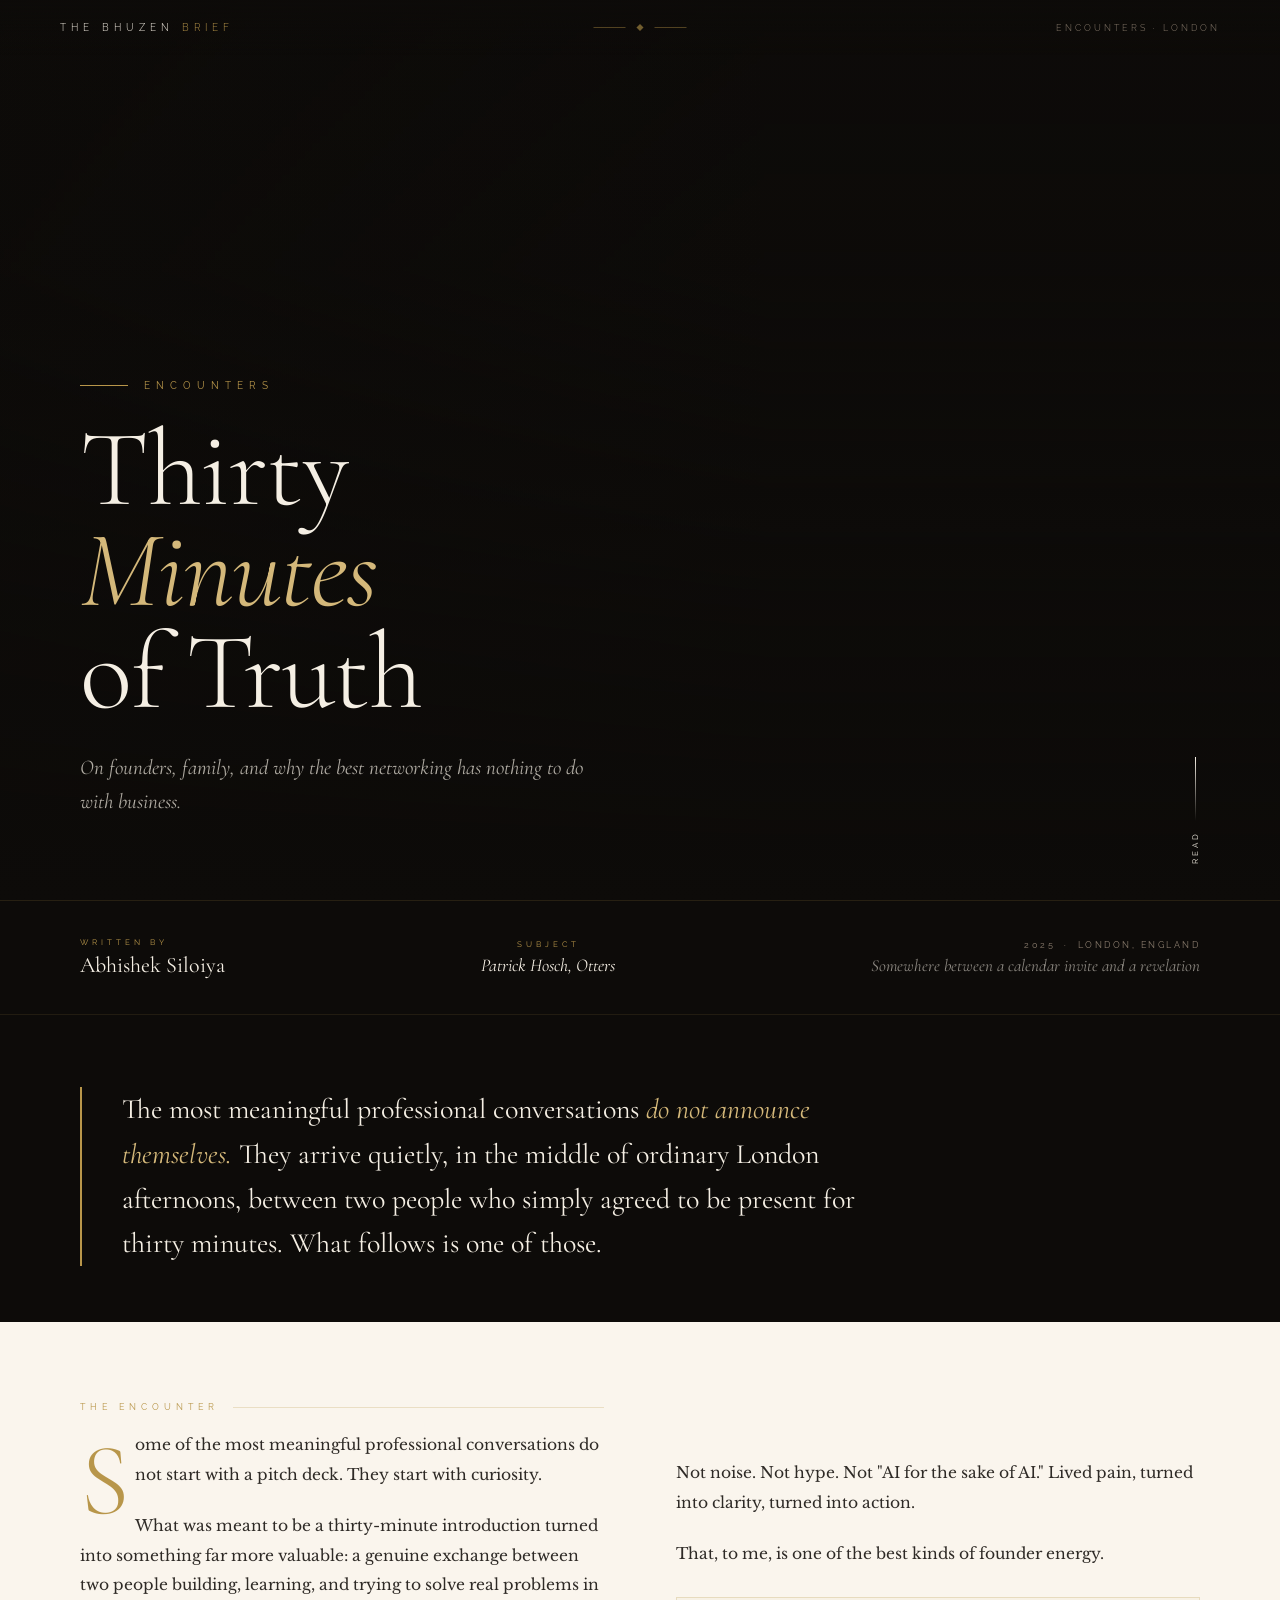
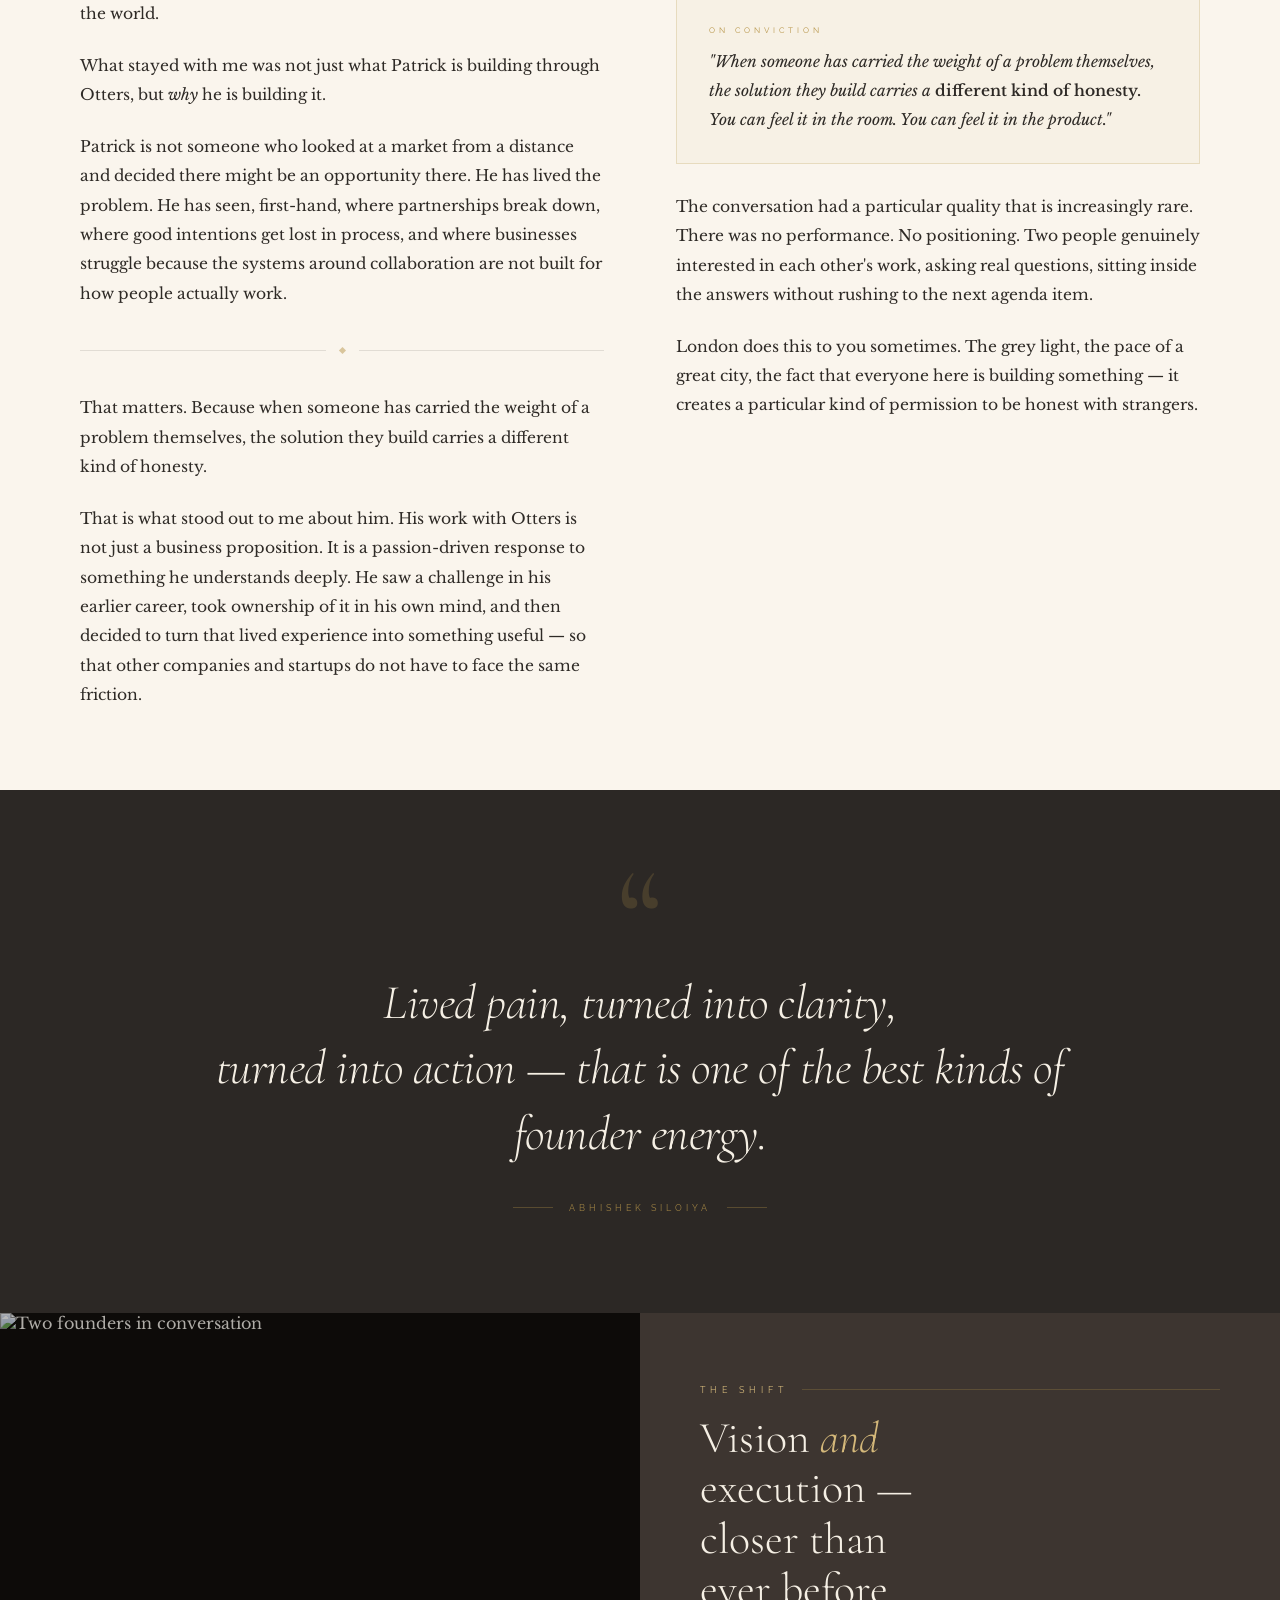
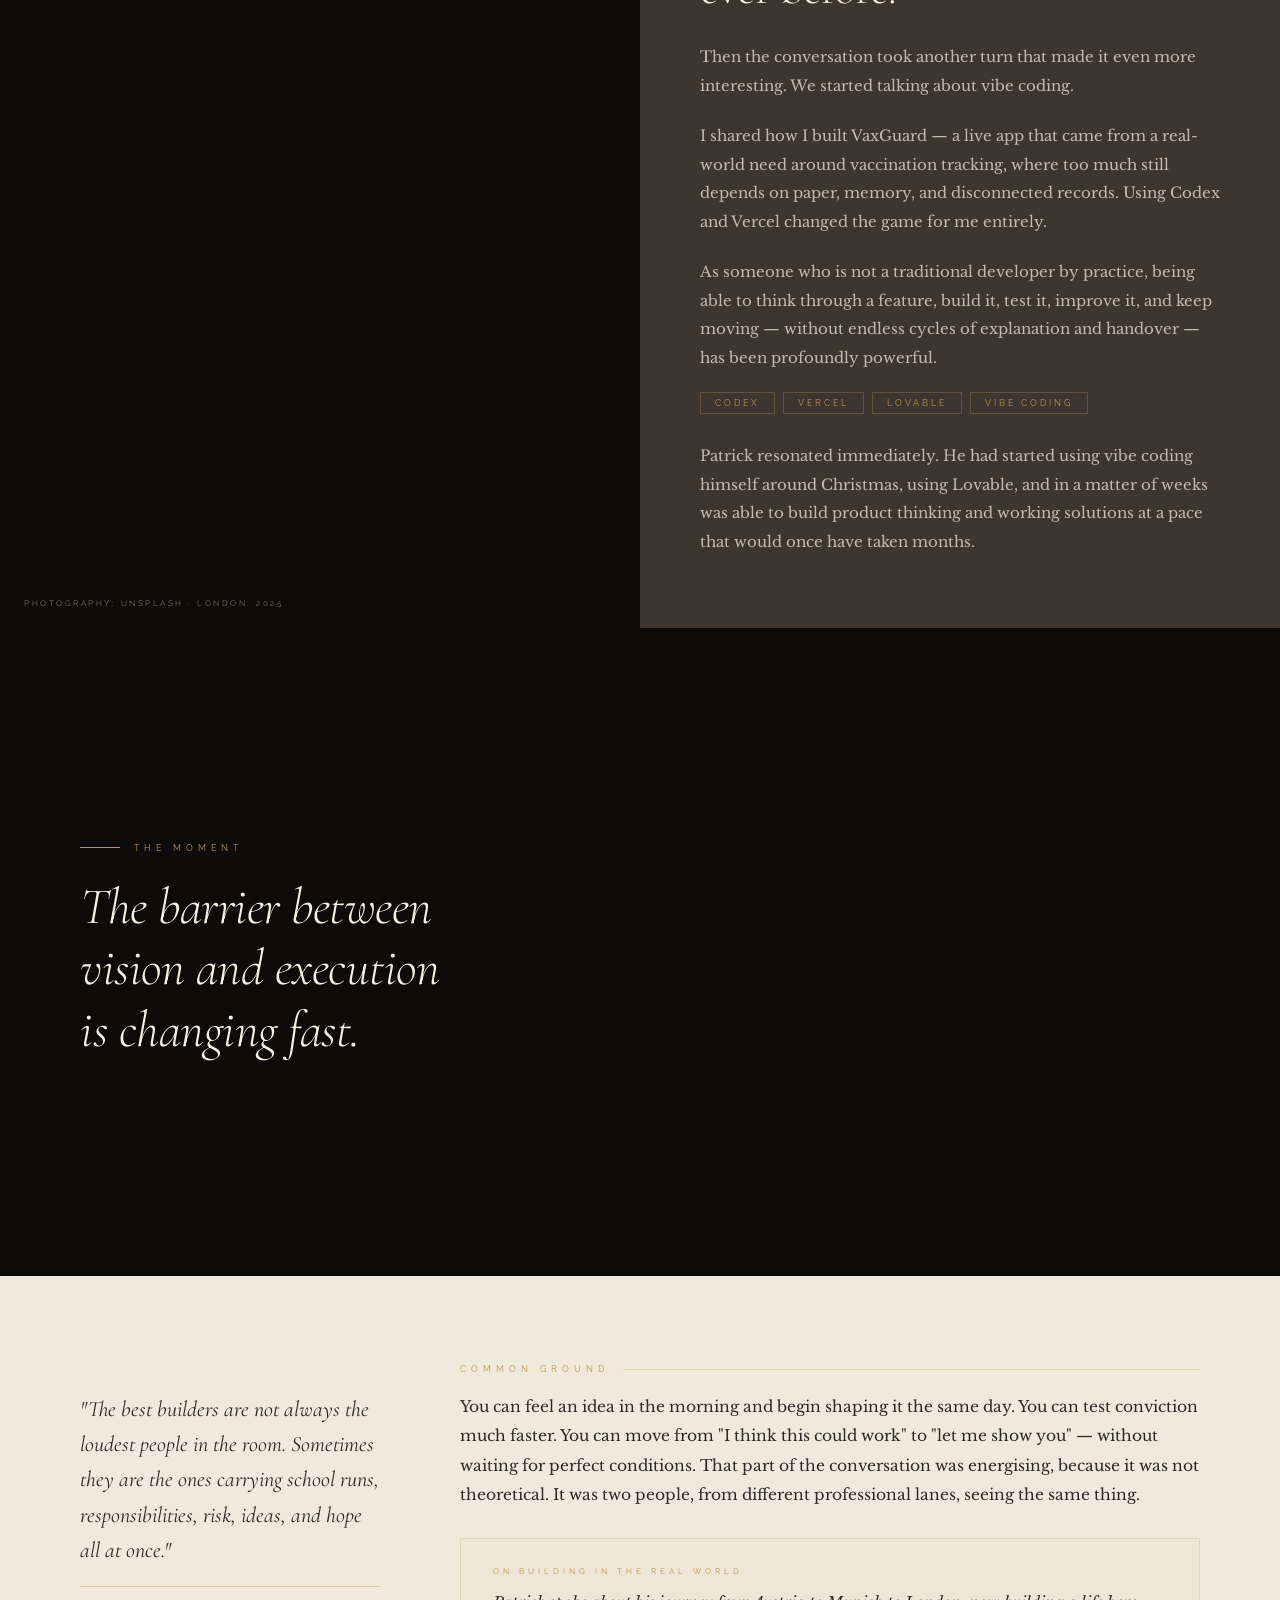
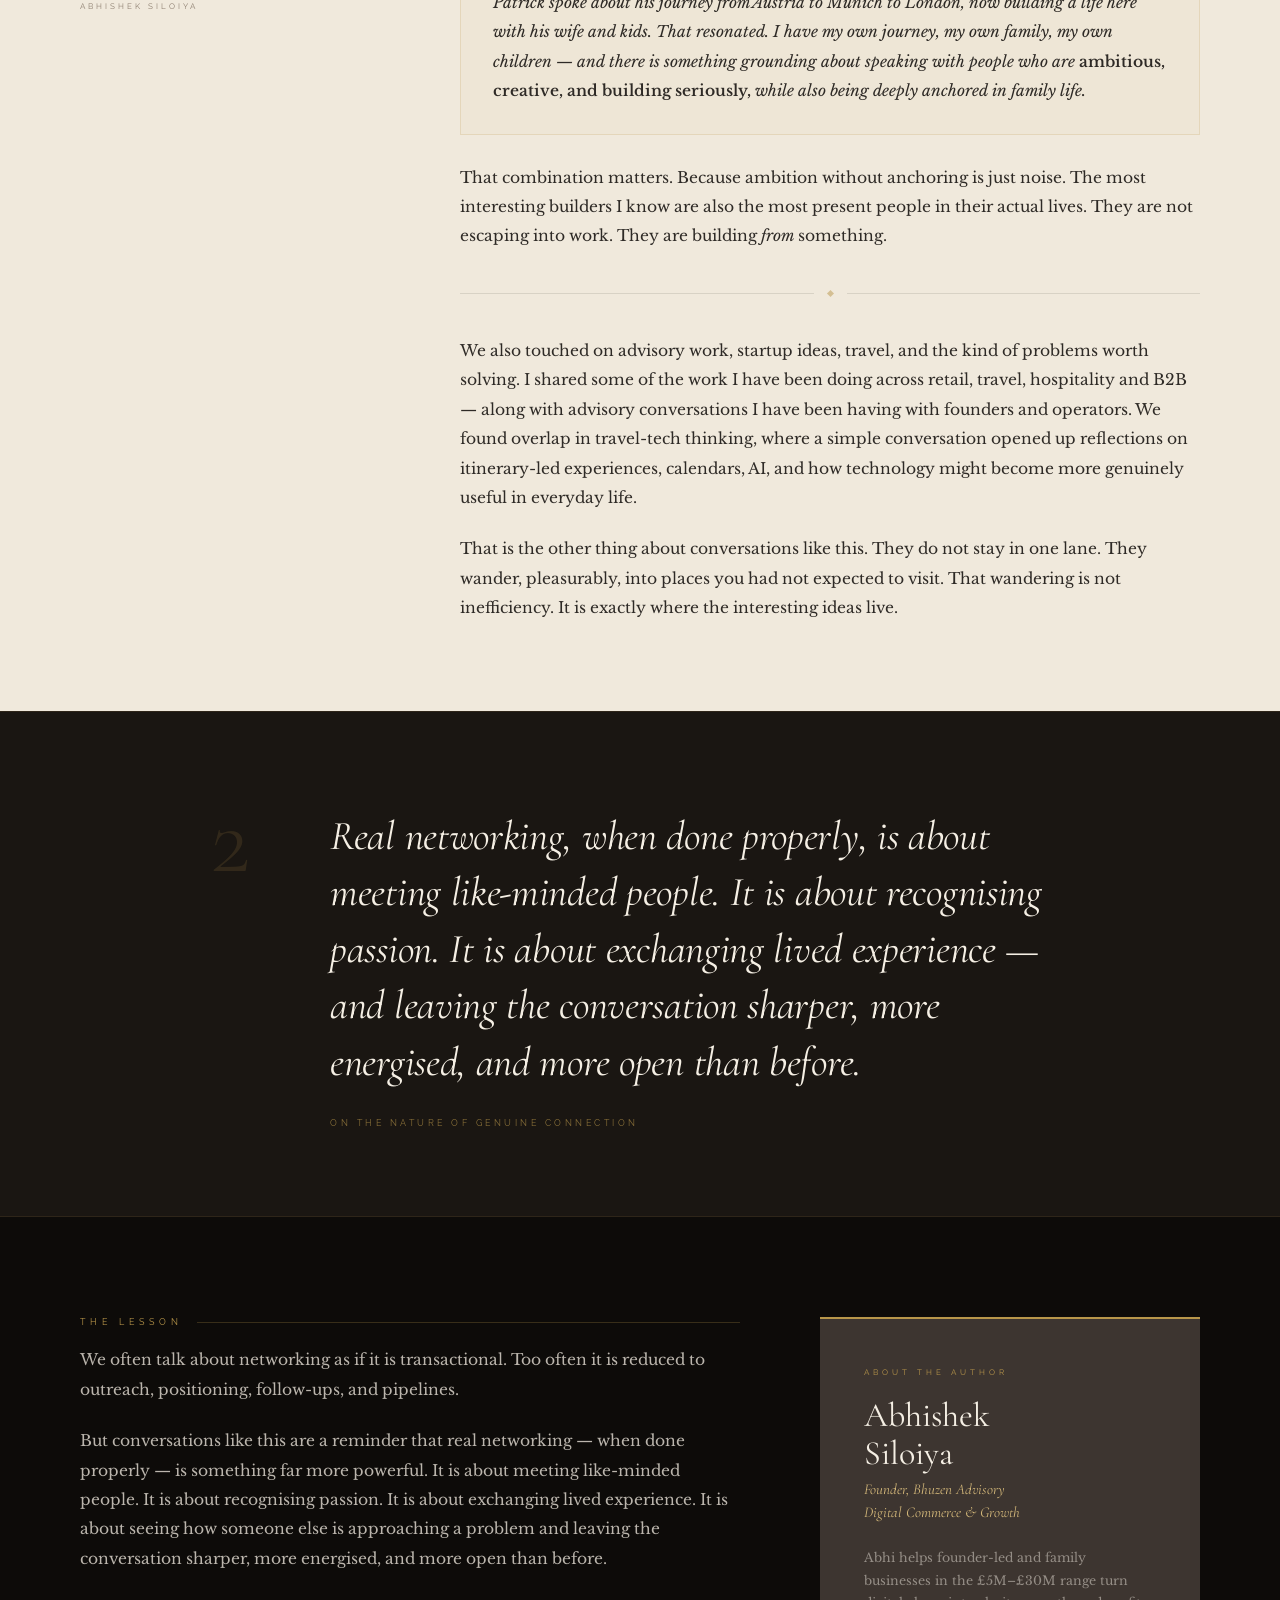
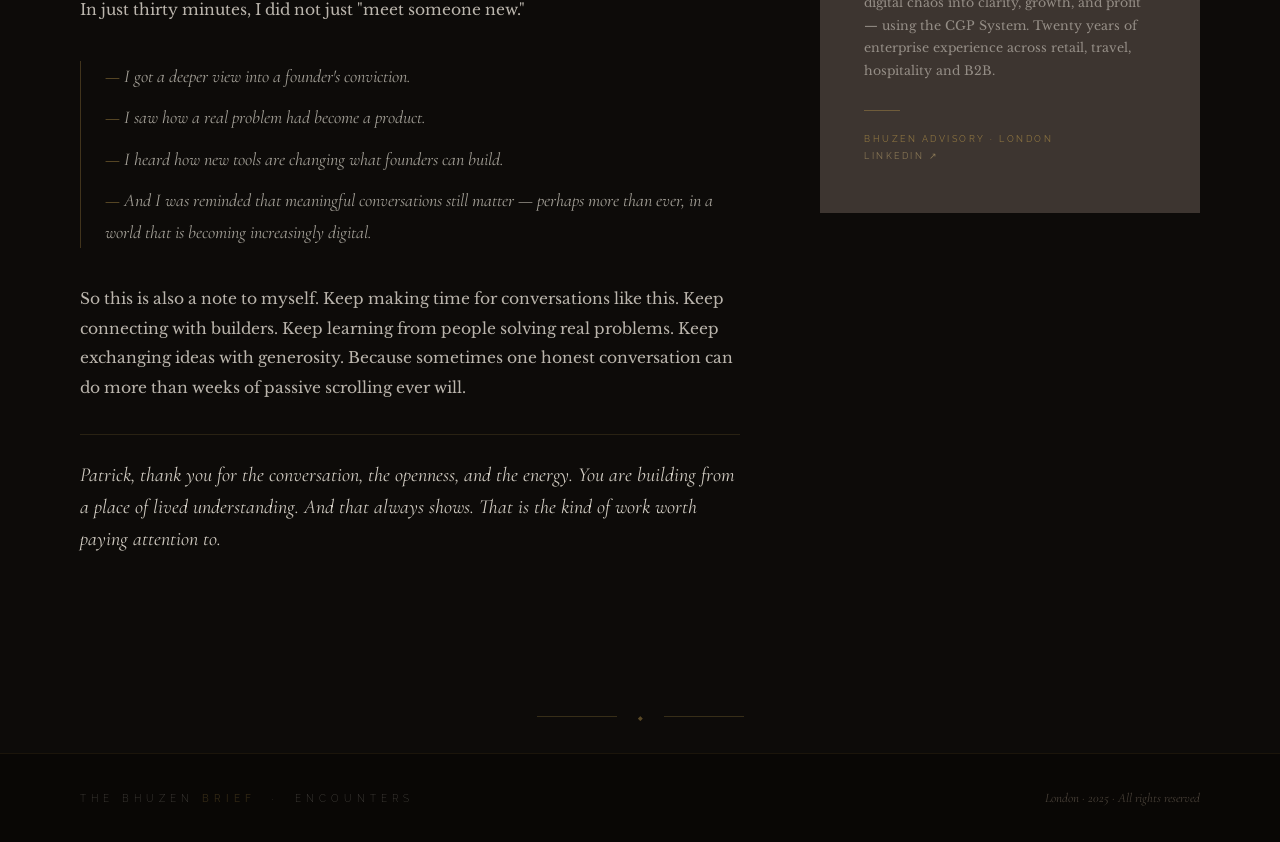
==== Thirty Minutes of Truth.html @ 15a2d631 "Add files via upload" ====
<!DOCTYPE html>
<html lang="en">
<head>
<meta charset="UTF-8">
<meta name="viewport" content="width=device-width, initial-scale=1.0">
<title>Thirty Minutes of Truth — The Bhuzen Brief</title>
<link href="https://fonts.googleapis.com/css2?family=Cormorant+Garamond:ital,wght@0,300;0,400;0,500;0,600;1,300;1,400;1,500;1,600&family=Libre+Baskerville:ital,wght@0,400;0,700;1,400&family=Raleway:wght@200;300;400;500;600;700&display=swap" rel="stylesheet">
<style>
  *, *::before, *::after { margin: 0; padding: 0; box-sizing: border-box; }
  html { scroll-behavior: smooth; font-size: 16px; }

  body {
    background: #0D0B09;
    color: #F5EFE4;
    font-family: 'Libre Baskerville', Georgia, serif;
    overflow-x: hidden;
    -webkit-font-smoothing: antialiased;
  }

  :root {
    --ink: #0D0B09;
    --cream: #F5EFE4;
    --warm-paper: #FAF5ED;
    --aged-paper: #F0E9DC;
    --gold: #B8964A;
    --gold-light: #D4B87A;
    --gold-pale: #E8D5A8;
    --muted: #8B7D6E;
    --charcoal: #2C2825;
    --mid: #3D3530;
    --mid-light: #524740;
  }

  /* ─── MASTHEAD ─── */
  .masthead {
    position: fixed;
    top: 0; left: 0; right: 0;
    z-index: 100;
    display: flex;
    justify-content: space-between;
    align-items: center;
    padding: 22px 60px;
    background: linear-gradient(to bottom, rgba(13,11,9,0.95) 0%, rgba(13,11,9,0) 100%);
  }

  .masthead-logo {
    font-family: 'Raleway', sans-serif;
    font-weight: 300;
    font-size: 10px;
    letter-spacing: 5px;
    text-transform: uppercase;
    color: var(--cream);
  }
  .masthead-logo span { color: var(--gold); }

  .masthead-center {
    position: absolute;
    left: 50%;
    transform: translateX(-50%);
    display: flex;
    align-items: center;
    gap: 12px;
  }
  .masthead-rule { width: 32px; height: 1px; background: var(--gold); opacity: 0.4; }
  .masthead-diamond {
    width: 5px; height: 5px;
    background: var(--gold);
    transform: rotate(45deg);
    opacity: 0.6;
  }

  .masthead-issue {
    font-family: 'Raleway', sans-serif;
    font-weight: 300;
    font-size: 9px;
    letter-spacing: 3px;
    text-transform: uppercase;
    color: var(--muted);
  }

  /* ─── HERO ─── */
  .hero {
    position: relative;
    height: 100vh;
    min-height: 700px;
    display: flex;
    flex-direction: column;
    justify-content: flex-end;
    overflow: hidden;
  }

  .hero-bg {
    position: absolute;
    inset: 0;
    background-image: url('https://images.unsplash.com/photo-1513635269975-59663e0ac1ad?w=1920&q=85');
    background-size: cover;
    background-position: center 35%;
    filter: brightness(0.6) saturate(0.75);
    animation: heroSlowZoom 12s ease-out forwards;
  }

  @keyframes heroSlowZoom {
    from { transform: scale(1.06); }
    to   { transform: scale(1.0); }
  }

  .hero-gradient {
    position: absolute;
    inset: 0;
    background:
      linear-gradient(to bottom, rgba(13,11,9,0.25) 0%, rgba(13,11,9,0.1) 30%, rgba(13,11,9,0.7) 70%, rgba(13,11,9,1) 100%),
      linear-gradient(to right, rgba(13,11,9,0.4) 0%, transparent 60%);
  }

  .hero-content {
    position: relative;
    z-index: 2;
    padding: 0 80px 80px;
    animation: fadeUp 1.2s ease 0.3s both;
  }

  .hero-category {
    font-family: 'Raleway', sans-serif;
    font-weight: 400;
    font-size: 10px;
    letter-spacing: 6px;
    text-transform: uppercase;
    color: var(--gold);
    margin-bottom: 28px;
    display: flex;
    align-items: center;
    gap: 16px;
  }
  .hero-category::before {
    content: '';
    display: block;
    width: 48px;
    height: 1px;
    background: var(--gold);
  }

  .hero-title {
    font-family: 'Cormorant Garamond', serif;
    font-weight: 300;
    font-size: clamp(58px, 8.5vw, 116px);
    line-height: 0.93;
    color: var(--cream);
    letter-spacing: -1.5px;
    margin-bottom: 28px;
    max-width: 1000px;
  }

  .hero-title em {
    font-style: italic;
    color: var(--gold-light);
  }

  .hero-subtitle {
    font-family: 'Cormorant Garamond', serif;
    font-weight: 400;
    font-size: 21px;
    font-style: italic;
    color: rgba(245,239,228,0.7);
    max-width: 540px;
    line-height: 1.65;
    margin-bottom: 0;
  }

  .hero-scroll-indicator {
    position: absolute;
    bottom: 36px;
    right: 80px;
    display: flex;
    flex-direction: column;
    align-items: center;
    gap: 10px;
    opacity: 0.45;
    animation: fadeUp 1s ease 1.5s both;
  }
  .hero-scroll-indicator span {
    font-family: 'Raleway', sans-serif;
    font-size: 8px;
    letter-spacing: 3px;
    text-transform: uppercase;
    writing-mode: vertical-rl;
    transform: rotate(180deg);
  }
  .hero-scroll-line {
    width: 1px;
    height: 64px;
    background: linear-gradient(to bottom, var(--cream), transparent);
    animation: scrollDrop 2.5s ease-in-out infinite;
  }
  @keyframes scrollDrop {
    0%, 100% { transform: scaleY(0.7); opacity: 0.3; }
    50%       { transform: scaleY(1.0); opacity: 0.9; }
  }

  /* ─── BYLINE STRIP ─── */
  .byline-strip {
    background: var(--ink);
    padding: 36px 80px;
    display: flex;
    justify-content: space-between;
    align-items: center;
    border-top: 1px solid rgba(184,150,74,0.15);
    border-bottom: 1px solid rgba(184,150,74,0.12);
  }

  .byline-col { display: flex; flex-direction: column; gap: 5px; }
  .byline-label {
    font-family: 'Raleway', sans-serif;
    font-size: 8px;
    letter-spacing: 4px;
    text-transform: uppercase;
    color: var(--gold);
  }
  .byline-name {
    font-family: 'Cormorant Garamond', serif;
    font-size: 22px;
    font-weight: 400;
    color: var(--cream);
  }
  .byline-date {
    font-family: 'Raleway', sans-serif;
    font-size: 9px;
    letter-spacing: 2.5px;
    text-transform: uppercase;
    color: var(--muted);
  }
  .byline-location {
    font-family: 'Cormorant Garamond', serif;
    font-size: 17px;
    font-style: italic;
    color: var(--cream);
    opacity: 0.55;
  }

  /* ─── STANDFIRST ─── */
  .standfirst-wrap {
    background: var(--ink);
    padding: 72px 80px 56px;
  }
  .standfirst-inner {
    max-width: 1160px;
    margin: 0 auto;
    border-left: 2px solid var(--gold);
    padding-left: 40px;
  }
  .standfirst-text {
    font-family: 'Cormorant Garamond', serif;
    font-weight: 400;
    font-size: 28px;
    line-height: 1.6;
    color: var(--cream);
    max-width: 760px;
  }
  .standfirst-text em {
    font-style: italic;
    color: var(--gold-light);
  }

  /* ─── ARTICLE BODY — SECTION 1 (paper) ─── */
  .paper-section {
    background: var(--warm-paper);
    color: var(--charcoal);
    padding: 80px 80px;
  }
  .paper-inner {
    max-width: 1160px;
    margin: 0 auto;
    display: grid;
    grid-template-columns: 1fr 1fr;
    column-gap: 72px;
  }
  .paper-col {}

  .section-kicker {
    font-family: 'Raleway', sans-serif;
    font-size: 8.5px;
    letter-spacing: 5px;
    text-transform: uppercase;
    color: var(--gold);
    margin-bottom: 18px;
    display: flex;
    align-items: center;
    gap: 14px;
  }
  .section-kicker::after {
    content: '';
    flex: 1;
    height: 1px;
    background: rgba(184,150,74,0.25);
  }

  .art-body p {
    font-family: 'Libre Baskerville', serif;
    font-size: 15.5px;
    line-height: 1.9;
    color: #2E2A26;
    margin-bottom: 22px;
  }
  .art-body p:last-child { margin-bottom: 0; }

  .drop-cap::first-letter {
    font-family: 'Cormorant Garamond', serif;
    font-size: 102px;
    font-weight: 300;
    line-height: 0.72;
    float: left;
    margin-right: 6px;
    margin-top: 14px;
    color: var(--gold);
  }

  .deco-rule {
    display: flex;
    align-items: center;
    margin: 40px 0;
    gap: 0;
  }
  .deco-line { flex: 1; height: 1px; background: rgba(44,40,37,0.12); }
  .deco-diamond {
    width: 5px; height: 5px;
    background: var(--gold);
    transform: rotate(45deg);
    margin: 0 14px;
    opacity: 0.5;
  }

  .feature-callout {
    border: 1px solid rgba(184,150,74,0.25);
    background: rgba(184,150,74,0.05);
    padding: 28px 32px;
    margin: 28px 0;
  }
  .feature-callout-label {
    font-family: 'Raleway', sans-serif;
    font-size: 7.5px;
    letter-spacing: 4px;
    text-transform: uppercase;
    color: var(--gold);
    margin-bottom: 12px;
  }
  .feature-callout-text {
    font-family: 'Cormorant Garamond', serif;
    font-size: 19px;
    line-height: 1.65;
    font-style: italic;
    color: var(--charcoal);
  }
  .feature-callout-text strong {
    font-style: normal;
    font-weight: 600;
  }

  /* ─── PULL QUOTE 1 ─── */
  .pull-section {
    background: var(--charcoal);
    padding: 100px 80px;
    display: flex;
    justify-content: center;
    align-items: center;
  }
  .pull-inner { max-width: 920px; text-align: center; }
  .pull-mark {
    font-family: 'Cormorant Garamond', serif;
    font-size: 140px;
    line-height: 0.4;
    color: var(--gold);
    opacity: 0.2;
    display: block;
    margin-bottom: 24px;
    user-select: none;
  }
  .pull-text {
    font-family: 'Cormorant Garamond', serif;
    font-weight: 300;
    font-size: clamp(30px, 3.8vw, 52px);
    font-style: italic;
    line-height: 1.35;
    color: var(--cream);
    letter-spacing: -0.5px;
    margin-bottom: 36px;
  }
  .pull-attr {
    display: flex;
    align-items: center;
    justify-content: center;
    gap: 16px;
    font-family: 'Raleway', sans-serif;
    font-size: 9px;
    letter-spacing: 4px;
    text-transform: uppercase;
    color: var(--gold);
    opacity: 0.8;
  }
  .pull-attr::before, .pull-attr::after {
    content: '';
    display: block;
    width: 40px;
    height: 1px;
    background: var(--gold);
    opacity: 0.4;
  }

  /* ─── IMAGE + TEXT FEATURE ─── */
  .image-text-feature {
    display: grid;
    grid-template-columns: 1fr 1fr;
    min-height: 680px;
    background: var(--ink);
  }

  .itf-photo {
    position: relative;
    overflow: hidden;
  }
  .itf-photo img {
    width: 100%;
    height: 100%;
    object-fit: cover;
    object-position: center 20%;
    filter: brightness(0.72) saturate(0.65);
    display: block;
    transition: transform 0.8s ease;
  }
  .itf-photo:hover img { transform: scale(1.03); }
  .itf-photo-caption {
    position: absolute;
    bottom: 0; left: 0; right: 0;
    padding: 20px 24px;
    background: linear-gradient(to top, rgba(13,11,9,0.75), transparent);
    font-family: 'Raleway', sans-serif;
    font-size: 8px;
    letter-spacing: 2.5px;
    text-transform: uppercase;
    color: rgba(245,239,228,0.45);
  }

  .itf-text {
    padding: 72px 60px;
    display: flex;
    flex-direction: column;
    justify-content: center;
    background: var(--mid);
  }
  .itf-headline {
    font-family: 'Cormorant Garamond', serif;
    font-weight: 300;
    font-size: 44px;
    line-height: 1.15;
    color: var(--cream);
    margin-bottom: 28px;
  }
  .itf-headline em { font-style: italic; color: var(--gold-light); }
  .itf-text .art-body p { color: rgba(245,239,228,0.72); font-size: 15px; }

  .tools-list {
    list-style: none;
    margin: 20px 0 28px;
    padding: 0;
    display: flex;
    flex-wrap: wrap;
    gap: 8px;
  }
  .tools-list li {
    font-family: 'Raleway', sans-serif;
    font-size: 8.5px;
    letter-spacing: 3px;
    text-transform: uppercase;
    color: var(--gold);
    border: 1px solid rgba(184,150,74,0.3);
    padding: 5px 14px;
  }

  /* ─── FULL WIDTH IMAGE ─── */
  .full-image-section {
    position: relative;
    height: 72vh;
    min-height: 520px;
    overflow: hidden;
  }
  .fi-bg {
    position: absolute;
    inset: 0;
    background-image: url('https://images.unsplash.com/photo-1486325212027-8081e485255e?w=1920&q=85');
    background-size: cover;
    background-position: center 40%;
    filter: brightness(0.55) saturate(0.6);
  }
  .fi-overlay {
    position: absolute;
    inset: 0;
    background: linear-gradient(to right, rgba(13,11,9,0.82) 0%, rgba(13,11,9,0.3) 55%, rgba(13,11,9,0.55) 100%);
    display: flex;
    align-items: center;
    padding: 0 80px;
  }
  .fi-text-block { max-width: 580px; }
  .fi-label {
    font-family: 'Raleway', sans-serif;
    font-size: 9px;
    letter-spacing: 5px;
    text-transform: uppercase;
    color: var(--gold);
    margin-bottom: 24px;
    display: flex;
    align-items: center;
    gap: 14px;
  }
  .fi-label::before { content: ''; display: block; width: 40px; height: 1px; background: var(--gold); }
  .fi-headline {
    font-family: 'Cormorant Garamond', serif;
    font-weight: 300;
    font-size: clamp(36px, 4vw, 60px);
    font-style: italic;
    line-height: 1.2;
    color: var(--cream);
    letter-spacing: -0.5px;
  }

  /* ─── ARTICLE SECTION 2 ─── */
  .aged-section {
    background: var(--aged-paper);
    padding: 88px 80px;
  }
  .aged-inner {
    max-width: 1160px;
    margin: 0 auto;
    display: grid;
    grid-template-columns: 300px 1fr;
    column-gap: 80px;
  }

  .sidebar {
    position: sticky;
    top: 120px;
    align-self: start;
    padding-top: 28px;
  }
  .sidebar-quote-text {
    font-family: 'Cormorant Garamond', serif;
    font-style: italic;
    font-size: 22px;
    line-height: 1.6;
    color: var(--charcoal);
    margin-bottom: 18px;
  }
  .sidebar-rule { width: 100%; height: 1px; background: var(--gold); opacity: 0.35; margin-bottom: 14px; }
  .sidebar-source {
    font-family: 'Raleway', sans-serif;
    font-size: 8px;
    letter-spacing: 3px;
    text-transform: uppercase;
    color: var(--muted);
  }

  /* ─── PULL QUOTE 2 ─── */
  .pull-section-2 {
    background: #1A1612;
    padding: 88px 80px;
    display: flex;
    justify-content: center;
    border-top: 1px solid rgba(184,150,74,0.12);
    border-bottom: 1px solid rgba(184,150,74,0.12);
  }
  .pull-inner-2 {
    max-width: 860px;
    display: grid;
    grid-template-columns: 80px 1fr;
    gap: 40px;
    align-items: start;
  }
  .pull-num {
    font-family: 'Cormorant Garamond', serif;
    font-size: 100px;
    font-weight: 300;
    line-height: 0.8;
    color: var(--gold);
    opacity: 0.15;
    user-select: none;
  }
  .pull-text-2 {
    padding-top: 8px;
  }
  .pull-text-2 blockquote {
    font-family: 'Cormorant Garamond', serif;
    font-weight: 400;
    font-size: clamp(26px, 3.2vw, 44px);
    font-style: italic;
    line-height: 1.38;
    color: var(--cream);
    letter-spacing: -0.3px;
    margin-bottom: 28px;
    border: none;
  }
  .pull-text-2 .pull-attr2 {
    font-family: 'Raleway', sans-serif;
    font-size: 8.5px;
    letter-spacing: 3.5px;
    text-transform: uppercase;
    color: var(--gold);
    opacity: 0.7;
  }

  /* ─── CLOSING SECTION ─── */
  .closing-section {
    background: var(--ink);
    padding: 100px 80px;
  }
  .closing-inner {
    max-width: 1160px;
    margin: 0 auto;
    display: grid;
    grid-template-columns: 1fr 380px;
    column-gap: 80px;
    align-items: start;
  }
  .closing-section .art-body p { color: rgba(245,239,228,0.75); }

  .note-to-self {
    margin: 36px 0;
    padding-left: 24px;
    border-left: 1px solid rgba(184,150,74,0.3);
  }
  .note-to-self p {
    font-family: 'Cormorant Garamond', serif;
    font-style: italic;
    font-size: 18px;
    line-height: 1.75;
    color: rgba(245,239,228,0.65) !important;
    margin-bottom: 10px !important;
  }
  .note-to-self p::before {
    content: '— ';
    color: var(--gold);
    opacity: 0.6;
  }

  .closing-sign {
    font-family: 'Cormorant Garamond', serif;
    font-style: italic;
    font-size: 20px;
    line-height: 1.6;
    color: var(--cream);
    opacity: 0.85;
    margin-top: 32px;
    padding-top: 24px;
    border-top: 1px solid rgba(184,150,74,0.2);
  }

  /* ─── AUTHOR CARD ─── */
  .author-card {
    background: var(--mid);
    padding: 48px 44px;
    border-top: 2px solid var(--gold);
    position: sticky;
    top: 100px;
    align-self: start;
  }
  .author-card-label {
    font-family: 'Raleway', sans-serif;
    font-size: 8px;
    letter-spacing: 4px;
    text-transform: uppercase;
    color: var(--gold);
    margin-bottom: 20px;
  }
  .author-card-name {
    font-family: 'Cormorant Garamond', serif;
    font-size: 34px;
    font-weight: 400;
    color: var(--cream);
    line-height: 1.1;
    margin-bottom: 6px;
  }
  .author-card-title {
    font-family: 'Cormorant Garamond', serif;
    font-style: italic;
    font-size: 15px;
    color: var(--gold-light);
    margin-bottom: 24px;
    line-height: 1.5;
  }
  .author-card-bio {
    font-family: 'Libre Baskerville', serif;
    font-size: 12.5px;
    line-height: 1.8;
    color: rgba(245,239,228,0.48);
    margin-bottom: 28px;
  }
  .author-card-divider {
    width: 36px; height: 1px;
    background: var(--gold);
    opacity: 0.4;
    margin-bottom: 20px;
  }
  .author-card-contact {
    font-family: 'Raleway', sans-serif;
    font-size: 8.5px;
    letter-spacing: 2.5px;
    text-transform: uppercase;
    color: var(--gold);
    opacity: 0.65;
    line-height: 2;
  }
  .author-card-link {
    color: var(--gold-light);
    text-decoration: none;
    opacity: 0.8;
  }

  /* ─── END MARK ─── */
  .end-mark {
    display: flex;
    justify-content: center;
    align-items: center;
    gap: 20px;
    padding: 48px 80px 24px;
    background: var(--ink);
  }
  .end-line { width: 80px; height: 1px; background: var(--gold); opacity: 0.25; }
  .end-symbol {
    font-family: 'Cormorant Garamond', serif;
    font-size: 22px;
    color: var(--gold);
    opacity: 0.45;
    user-select: none;
  }

  /* ─── FOOTER ─── */
  .magazine-footer {
    background: #090705;
    padding: 36px 80px;
    display: flex;
    justify-content: space-between;
    align-items: center;
    border-top: 1px solid rgba(184,150,74,0.1);
  }
  .footer-logo {
    font-family: 'Raleway', sans-serif;
    font-weight: 200;
    font-size: 10px;
    letter-spacing: 5px;
    text-transform: uppercase;
    color: var(--cream);
    opacity: 0.3;
  }
  .footer-logo b { font-weight: 500; color: var(--gold); opacity: 0.7; }
  .footer-copy {
    font-family: 'Cormorant Garamond', serif;
    font-style: italic;
    font-size: 13px;
    color: var(--muted);
    opacity: 0.5;
  }

  /* ─── GLOBAL ANIMATIONS ─── */
  @keyframes fadeUp {
    from { opacity: 0; transform: translateY(28px); }
    to   { opacity: 1; transform: translateY(0); }
  }

  /* ─── PRINT ─── */
  @media print {
    .masthead { display: none; }
    body { background: white; }
    .hero { height: 60vh; }
    @page { margin: 0; size: A4; }
  }

  /* ─── RESPONSIVE ─── */
  @media (max-width: 900px) {
    .masthead { padding: 18px 28px; }
    .masthead-center { display: none; }
    .hero-content { padding: 0 28px 60px; }
    .hero-scroll-indicator { right: 28px; }
    .byline-strip { padding: 28px; flex-direction: column; gap: 20px; }
    .standfirst-wrap { padding: 48px 28px 40px; }
    .standfirst-inner { padding-left: 22px; }
    .standfirst-text { font-size: 22px; }
    .paper-section, .aged-section { padding: 56px 28px; }
    .paper-inner, .aged-inner, .closing-inner { grid-template-columns: 1fr; gap: 0; }
    .image-text-feature { grid-template-columns: 1fr; }
    .itf-photo { height: 360px; }
    .itf-text { padding: 48px 28px; }
    .full-image-section { height: 60vh; }
    .fi-overlay { padding: 0 28px; }
    .pull-section, .pull-section-2 { padding: 72px 28px; }
    .pull-inner-2 { grid-template-columns: 1fr; gap: 0; }
    .pull-num { display: none; }
    .closing-section { padding: 72px 28px; }
    .sidebar { position: static; }
    .magazine-footer { padding: 28px; flex-direction: column; gap: 12px; text-align: center; }
    .end-mark { padding: 40px 28px 20px; }
  }
</style>
</head>
<body>

<!-- MASTHEAD -->
<header class="masthead">
  <div class="masthead-logo">The Bhuzen <span>Brief</span></div>
  <div class="masthead-center">
    <div class="masthead-rule"></div>
    <div class="masthead-diamond"></div>
    <div class="masthead-rule"></div>
  </div>
  <div class="masthead-issue">Encounters · London</div>
</header>

<!-- HERO -->
<section class="hero">
  <div class="hero-bg"></div>
  <div class="hero-gradient"></div>
  <div class="hero-content">
    <div class="hero-category">Encounters</div>
    <h1 class="hero-title">
      Thirty<br>
      <em>Minutes</em><br>
      of Truth
    </h1>
    <p class="hero-subtitle">On founders, family, and why the best networking has nothing to do with business.</p>
  </div>
  <div class="hero-scroll-indicator">
    <div class="hero-scroll-line"></div>
    <span>Read</span>
  </div>
</section>

<!-- BYLINE -->
<div class="byline-strip">
  <div class="byline-col">
    <span class="byline-label">Written by</span>
    <span class="byline-name">Abhishek Siloiya</span>
  </div>
  <div class="byline-col" style="text-align:center;">
    <span class="byline-label">Subject</span>
    <span class="byline-name" style="font-style:italic; font-size:18px;">Patrick Hosch, Otters</span>
  </div>
  <div class="byline-col" style="text-align:right;">
    <span class="byline-date">2025 &nbsp;·&nbsp; London, England</span>
    <span class="byline-location">Somewhere between a calendar invite and a revelation</span>
  </div>
</div>

<!-- STANDFIRST -->
<div class="standfirst-wrap">
  <div class="standfirst-inner">
    <p class="standfirst-text">
      The most meaningful professional conversations <em>do not announce themselves.</em>
      They arrive quietly, in the middle of ordinary London afternoons,
      between two people who simply agreed to be present for thirty minutes.
      What follows is one of those.
    </p>
  </div>
</div>

<!-- ARTICLE SECTION 1 -->
<section class="paper-section">
  <div class="paper-inner">

    <!-- LEFT COLUMN -->
    <div class="paper-col">
      <div class="section-kicker">The Encounter</div>
      <div class="art-body">
        <p class="drop-cap">Some of the most meaningful professional conversations do not start with a pitch deck. They start with curiosity.</p>
        <p>What was meant to be a thirty-minute introduction turned into something far more valuable: a genuine exchange between two people building, learning, and trying to solve real problems in the world.</p>
        <p>What stayed with me was not just what Patrick is building through Otters, but <em>why</em> he is building it.</p>
        <p>Patrick is not someone who looked at a market from a distance and decided there might be an opportunity there. He has lived the problem. He has seen, first-hand, where partnerships break down, where good intentions get lost in process, and where businesses struggle because the systems around collaboration are not built for how people actually work.</p>
      </div>

      <div class="deco-rule">
        <div class="deco-line"></div>
        <div class="deco-diamond"></div>
        <div class="deco-line"></div>
      </div>

      <div class="art-body">
        <p>That matters. Because when someone has carried the weight of a problem themselves, the solution they build carries a different kind of honesty.</p>
        <p>That is what stood out to me about him. His work with Otters is not just a business proposition. It is a passion-driven response to something he understands deeply. He saw a challenge in his earlier career, took ownership of it in his own mind, and then decided to turn that lived experience into something useful — so that other companies and startups do not have to face the same friction.</p>
      </div>
    </div>

    <!-- RIGHT COLUMN -->
    <div class="paper-col" style="padding-top: 56px;">
      <div class="art-body">
        <p>Not noise. Not hype. Not "AI for the sake of AI." Lived pain, turned into clarity, turned into action.</p>
        <p>That, to me, is one of the best kinds of founder energy.</p>

        <div class="feature-callout">
          <div class="feature-callout-label">On Conviction</div>
          <p class="feature-callout-text">
            "When someone has carried the weight of a problem themselves, the solution they build carries a <strong>different kind of honesty.</strong> You can feel it in the room. You can feel it in the product."
          </p>
        </div>

        <p>The conversation had a particular quality that is increasingly rare. There was no performance. No positioning. Two people genuinely interested in each other's work, asking real questions, sitting inside the answers without rushing to the next agenda item.</p>
        <p>London does this to you sometimes. The grey light, the pace of a great city, the fact that everyone here is building something — it creates a particular kind of permission to be honest with strangers.</p>
      </div>
    </div>

  </div>
</section>

<!-- PULL QUOTE 1 -->
<section class="pull-section">
  <div class="pull-inner">
    <span class="pull-mark">&ldquo;</span>
    <p class="pull-text">
      Lived pain, turned into clarity,<br>turned into action —
      that is one of the best kinds of founder energy.
    </p>
    <div class="pull-attr">Abhishek Siloiya</div>
  </div>
</section>

<!-- IMAGE + TEXT FEATURE — VIBE CODING -->
<div class="image-text-feature">
  <div class="itf-photo">
    <img
      src="https://images.unsplash.com/photo-1521737711867-e3b97375f902?w=1200&q=82"
      alt="Two founders in conversation"
      loading="lazy"
    />
    <div class="itf-photo-caption">Photography: Unsplash · London, 2025</div>
  </div>
  <div class="itf-text">
    <div class="section-kicker" style="color:var(--gold-light);">The Shift</div>
    <h2 class="itf-headline">
      Vision <em>and</em><br>execution —<br>
      closer than<br>ever before.
    </h2>
    <div class="art-body">
      <p>Then the conversation took another turn that made it even more interesting. We started talking about vibe coding.</p>
      <p>I shared how I built VaxGuard — a live app that came from a real-world need around vaccination tracking, where too much still depends on paper, memory, and disconnected records. Using Codex and Vercel changed the game for me entirely.</p>
      <p>As someone who is not a traditional developer by practice, being able to think through a feature, build it, test it, improve it, and keep moving — without endless cycles of explanation and handover — has been profoundly powerful.</p>
    </div>
    <ul class="tools-list">
      <li>Codex</li>
      <li>Vercel</li>
      <li>Lovable</li>
      <li>Vibe Coding</li>
    </ul>
    <div class="art-body">
      <p>Patrick resonated immediately. He had started using vibe coding himself around Christmas, using Lovable, and in a matter of weeks was able to build product thinking and working solutions at a pace that would once have taken months.</p>
    </div>
  </div>
</div>

<!-- FULL WIDTH IMAGE -->
<div class="full-image-section">
  <div class="fi-bg"></div>
  <div class="fi-overlay">
    <div class="fi-text-block">
      <div class="fi-label">The Moment</div>
      <h3 class="fi-headline">
        The barrier between<br>
        vision and execution<br>
        <em>is changing fast.</em>
      </h3>
    </div>
  </div>
</div>

<!-- ARTICLE SECTION 2 -->
<section class="aged-section">
  <div class="aged-inner">

    <!-- SIDEBAR -->
    <aside class="sidebar">
      <p class="sidebar-quote-text">
        "The best builders are not always the loudest people in the room. Sometimes they are the ones carrying school runs, responsibilities, risk, ideas, and hope all at once."
      </p>
      <div class="sidebar-rule"></div>
      <p class="sidebar-source">Abhishek Siloiya</p>
    </aside>

    <!-- MAIN COLUMN -->
    <div class="paper-col">
      <div class="section-kicker">Common Ground</div>
      <div class="art-body">
        <p>You can feel an idea in the morning and begin shaping it the same day. You can test conviction much faster. You can move from "I think this could work" to "let me show you" — without waiting for perfect conditions. That part of the conversation was energising, because it was not theoretical. It was two people, from different professional lanes, seeing the same thing.</p>

        <div class="feature-callout" style="border-color: rgba(184,150,74,0.2); background: rgba(184,150,74,0.04);">
          <div class="feature-callout-label">On Building in the Real World</div>
          <p class="feature-callout-text">
            Patrick spoke about his journey from Austria to Munich to London, now building a life here with his wife and kids. That resonated. I have my own journey, my own family, my own children — and there is something grounding about speaking with people who are <strong>ambitious, creative, and building seriously,</strong> while also being deeply anchored in family life.
          </p>
        </div>

        <p>That combination matters. Because ambition without anchoring is just noise. The most interesting builders I know are also the most present people in their actual lives. They are not escaping into work. They are building <em>from</em> something.</p>

        <div class="deco-rule">
          <div class="deco-line"></div>
          <div class="deco-diamond"></div>
          <div class="deco-line"></div>
        </div>

        <p>We also touched on advisory work, startup ideas, travel, and the kind of problems worth solving. I shared some of the work I have been doing across retail, travel, hospitality and B2B — along with advisory conversations I have been having with founders and operators. We found overlap in travel-tech thinking, where a simple conversation opened up reflections on itinerary-led experiences, calendars, AI, and how technology might become more genuinely useful in everyday life.</p>
        <p>That is the other thing about conversations like this. They do not stay in one lane. They wander, pleasurably, into places you had not expected to visit. That wandering is not inefficiency. It is exactly where the interesting ideas live.</p>
      </div>
    </div>

  </div>
</section>

<!-- PULL QUOTE 2 -->
<section class="pull-section-2">
  <div class="pull-inner-2">
    <div class="pull-num">2</div>
    <div class="pull-text-2">
      <blockquote>
        Real networking, when done properly, is about meeting like-minded people. It is about recognising passion. It is about exchanging lived experience — and leaving the conversation sharper, more energised, and more open than before.
      </blockquote>
      <div class="pull-attr2">On the nature of genuine connection</div>
    </div>
  </div>
</section>

<!-- CLOSING SECTION -->
<section class="closing-section">
  <div class="closing-inner">

    <!-- MAIN TEXT -->
    <div>
      <div class="section-kicker" style="color: var(--gold);">The Lesson</div>
      <div class="art-body">
        <p>We often talk about networking as if it is transactional. Too often it is reduced to outreach, positioning, follow-ups, and pipelines.</p>
        <p>But conversations like this are a reminder that real networking — when done properly — is something far more powerful. It is about meeting like-minded people. It is about recognising passion. It is about exchanging lived experience. It is about seeing how someone else is approaching a problem and leaving the conversation sharper, more energised, and more open than before.</p>
        <p>In just thirty minutes, I did not just "meet someone new."</p>
      </div>

      <div class="note-to-self">
        <p>I got a deeper view into a founder's conviction.</p>
        <p>I saw how a real problem had become a product.</p>
        <p>I heard how new tools are changing what founders can build.</p>
        <p>And I was reminded that meaningful conversations still matter — perhaps more than ever, in a world that is becoming increasingly digital.</p>
      </div>

      <div class="art-body">
        <p>So this is also a note to myself. Keep making time for conversations like this. Keep connecting with builders. Keep learning from people solving real problems. Keep exchanging ideas with generosity. Because sometimes one honest conversation can do more than weeks of passive scrolling ever will.</p>
      </div>

      <div class="closing-sign">
        Patrick, thank you for the conversation, the openness, and the energy. You are building from a place of lived understanding. And that always shows. That is the kind of work worth paying attention to.
      </div>
    </div>

    <!-- AUTHOR CARD -->
    <aside class="author-card">
      <div class="author-card-label">About the Author</div>
      <div class="author-card-name">Abhishek<br>Siloiya</div>
      <div class="author-card-title">Founder, Bhuzen Advisory<br>Digital Commerce &amp; Growth</div>
      <p class="author-card-bio">
        Abhi helps founder-led and family businesses in the £5M–£30M range turn digital chaos into clarity, growth, and profit — using the CGP System. Twenty years of enterprise experience across retail, travel, hospitality and B2B.
      </p>
      <div class="author-card-divider"></div>
      <div class="author-card-contact">
        Bhuzen Advisory · London<br>
        <a href="https://www.linkedin.com/in/abhisheksiloiya/" class="author-card-link">LinkedIn ↗</a>
      </div>
    </aside>

  </div>
</section>

<!-- END MARK -->
<div class="end-mark">
  <div class="end-line"></div>
  <div class="end-symbol">◆</div>
  <div class="end-line"></div>
</div>

<!-- FOOTER -->
<footer class="magazine-footer">
  <div class="footer-logo">The Bhuzen <b>Brief</b> &nbsp;·&nbsp; Encounters</div>
  <div class="footer-copy">London · 2025 · All rights reserved</div>
</footer>

</body>
</html>
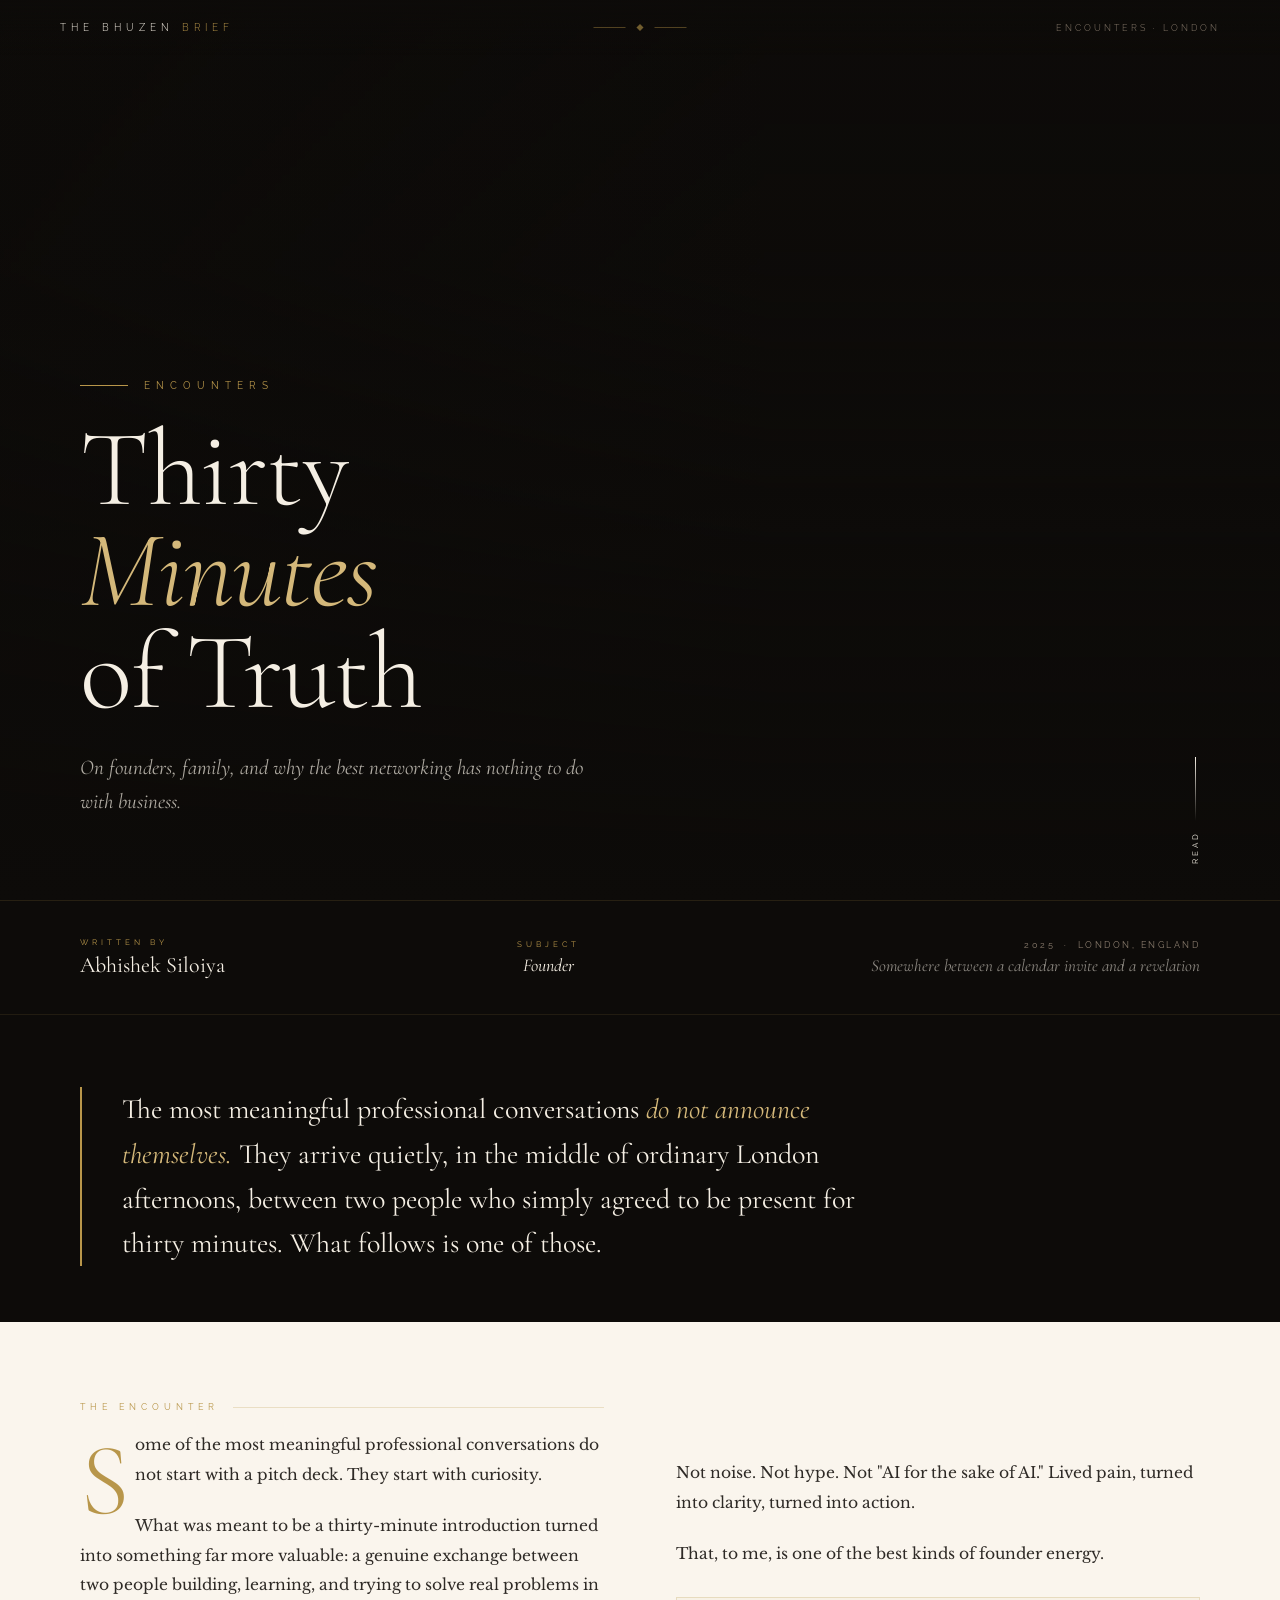
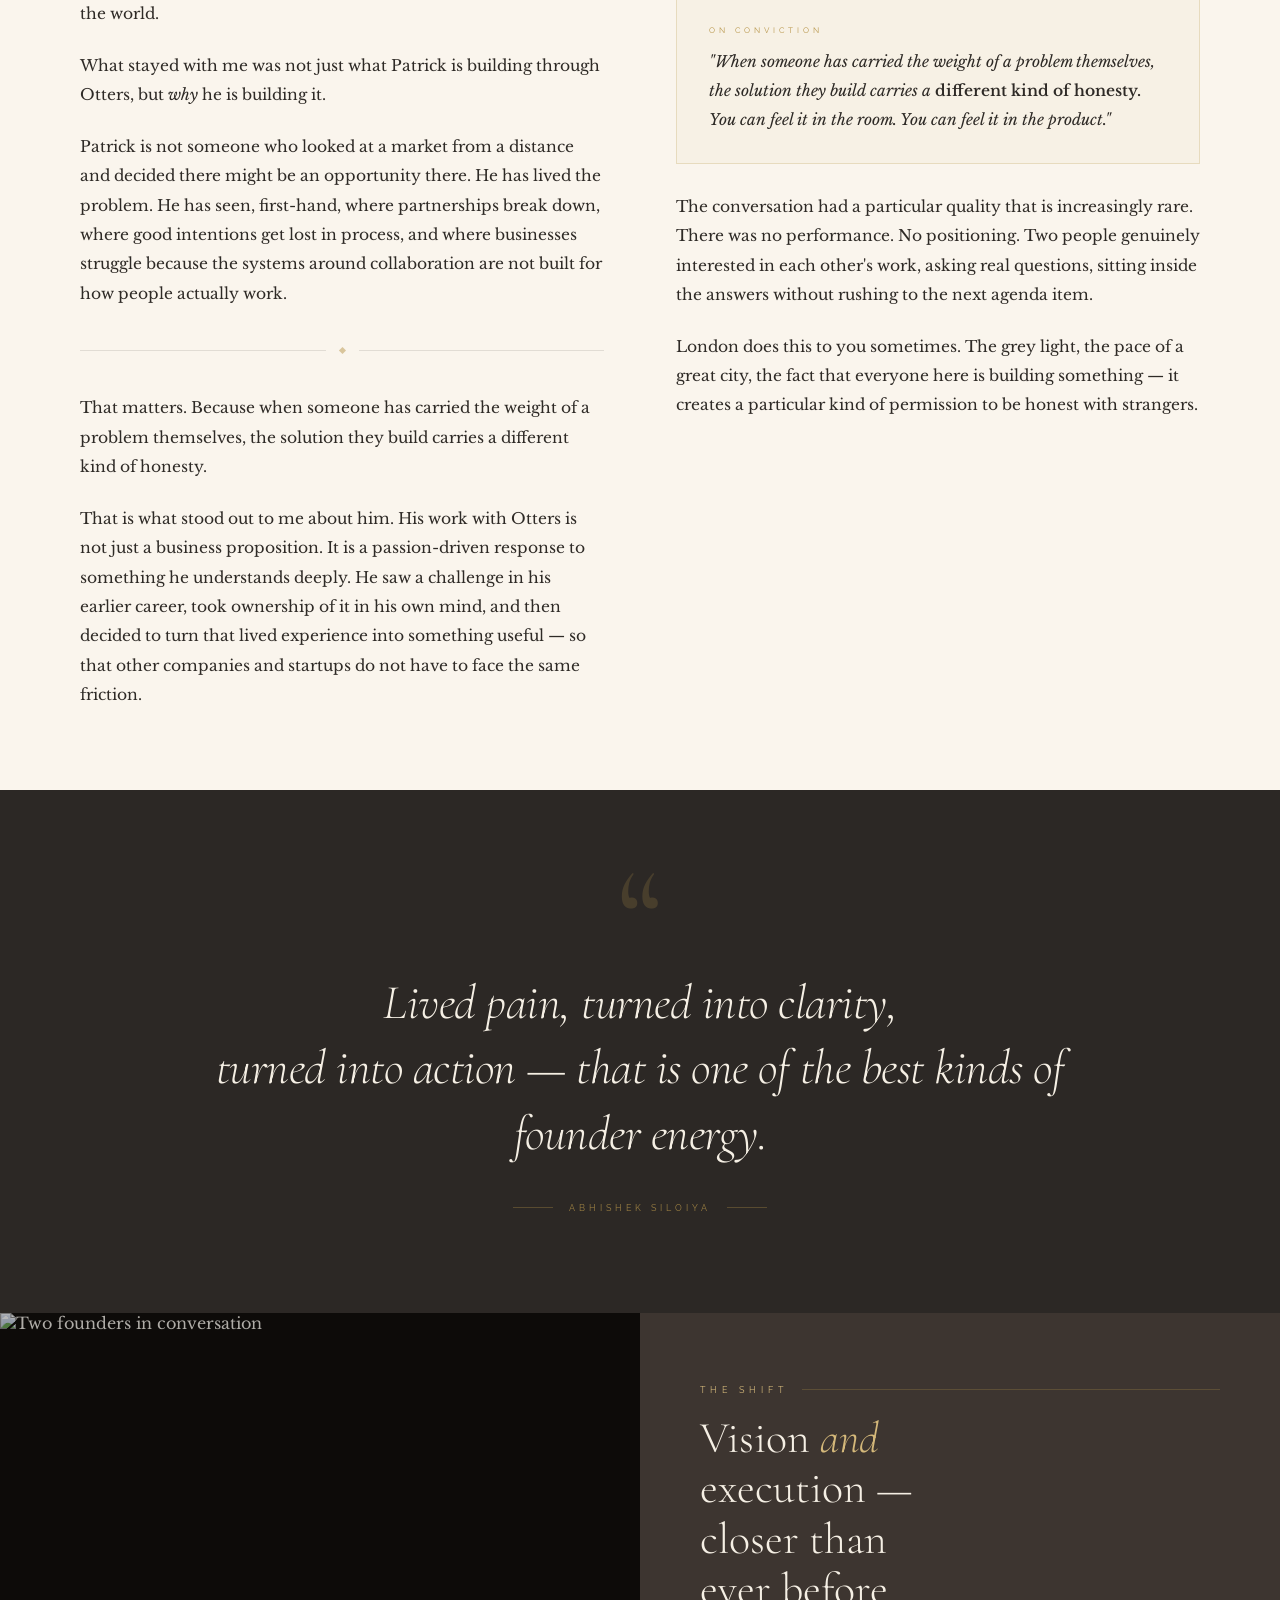
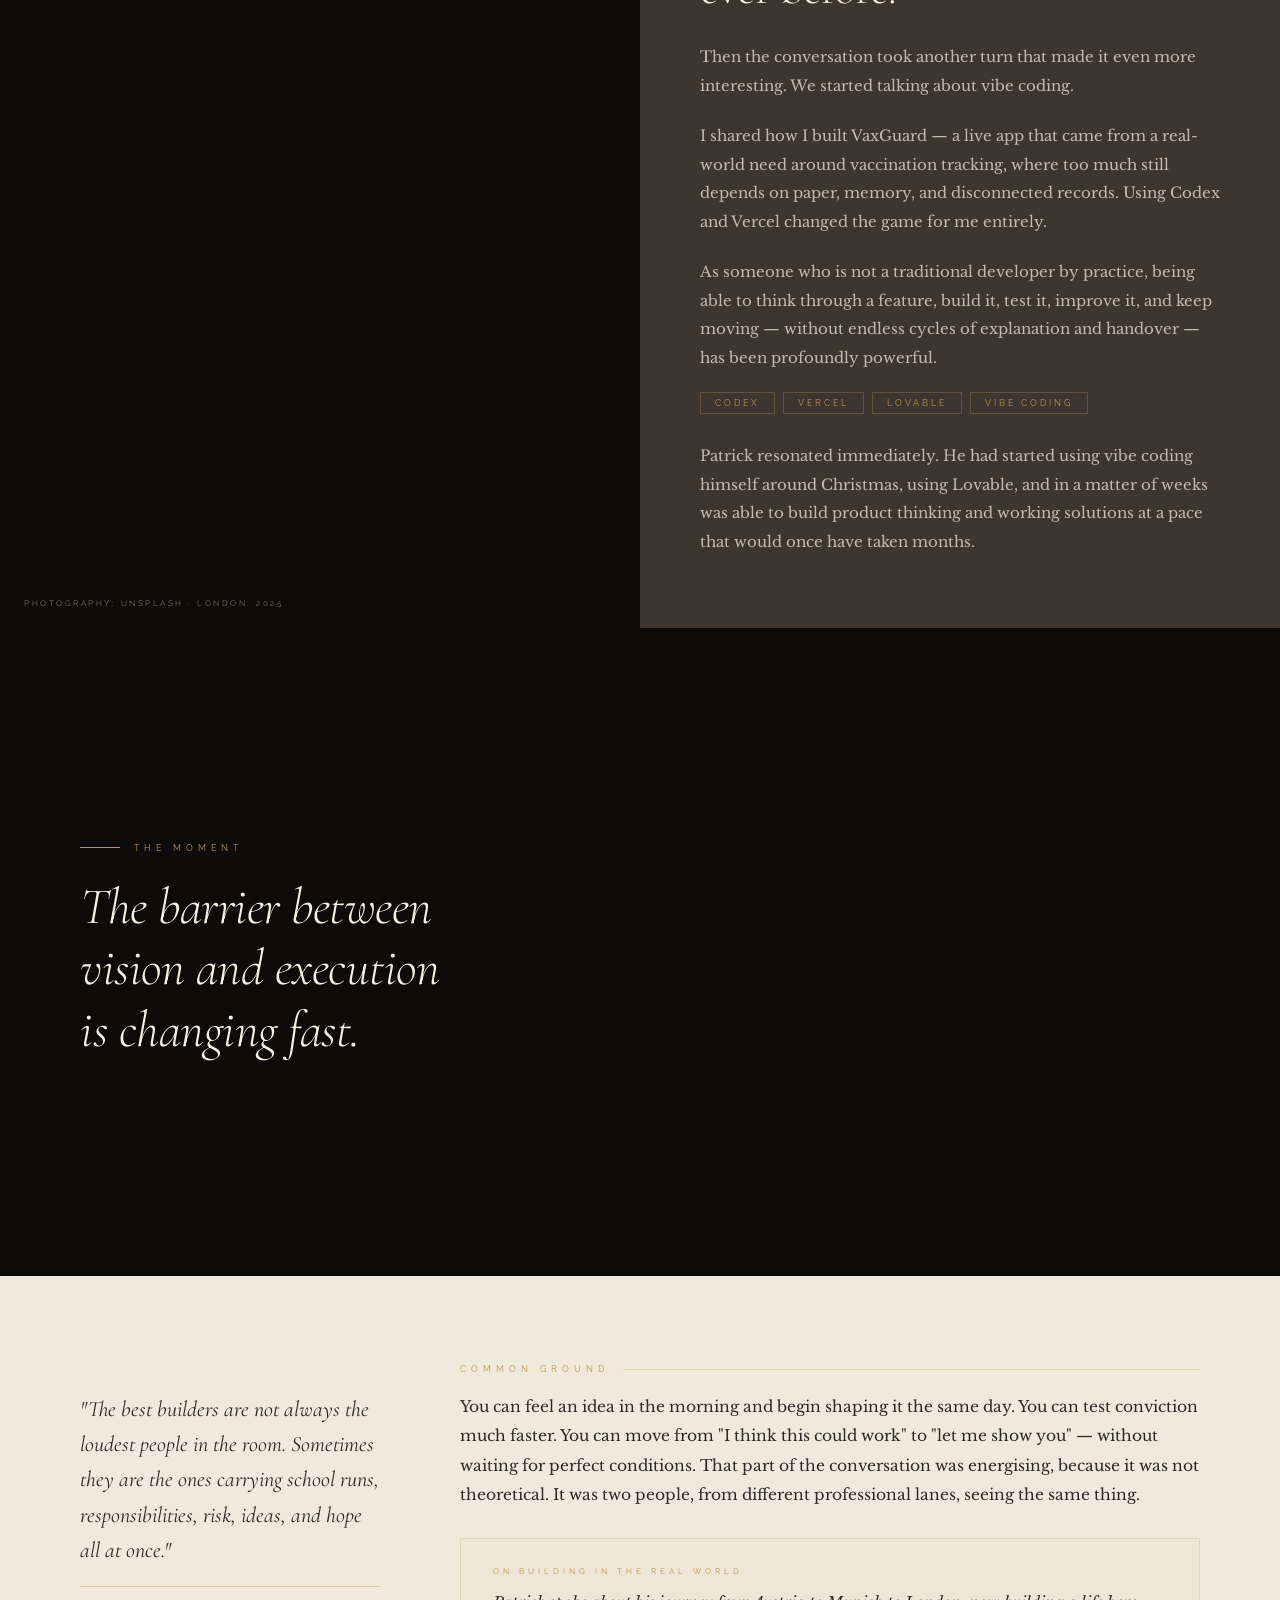
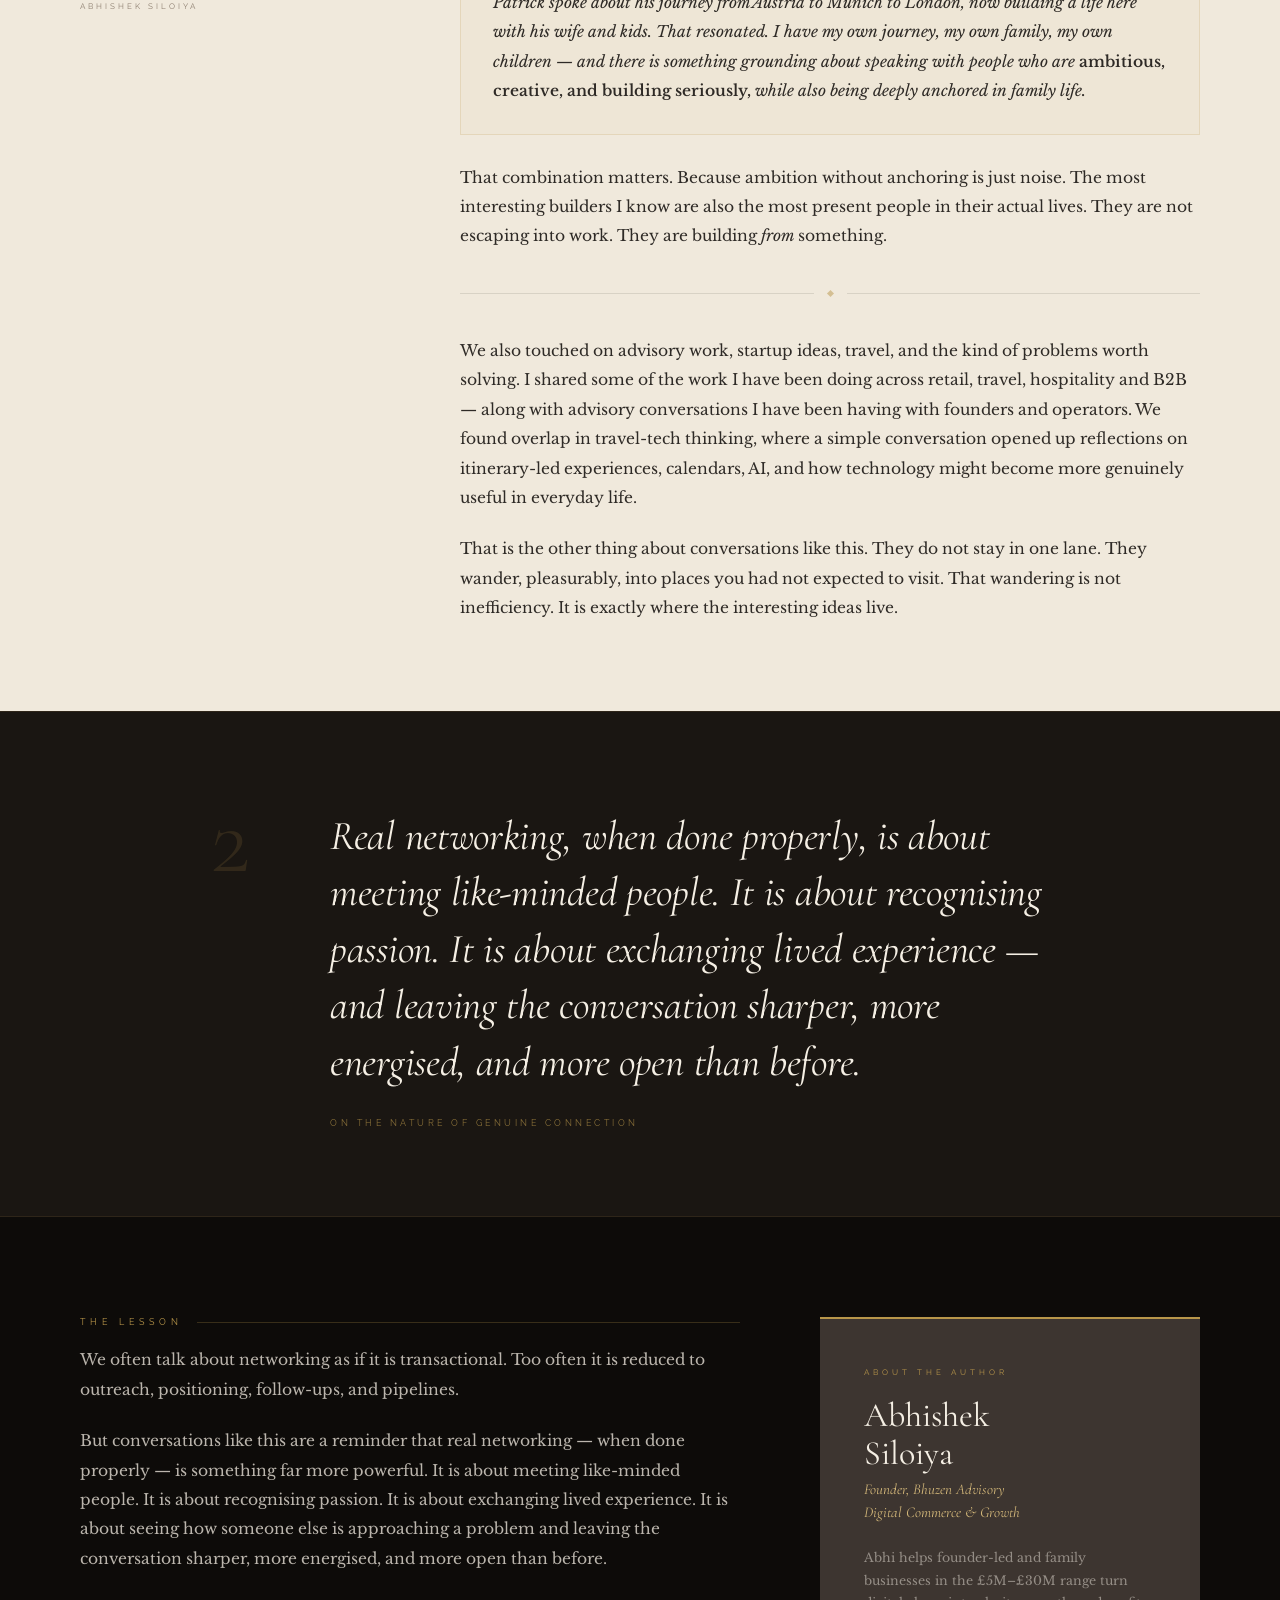
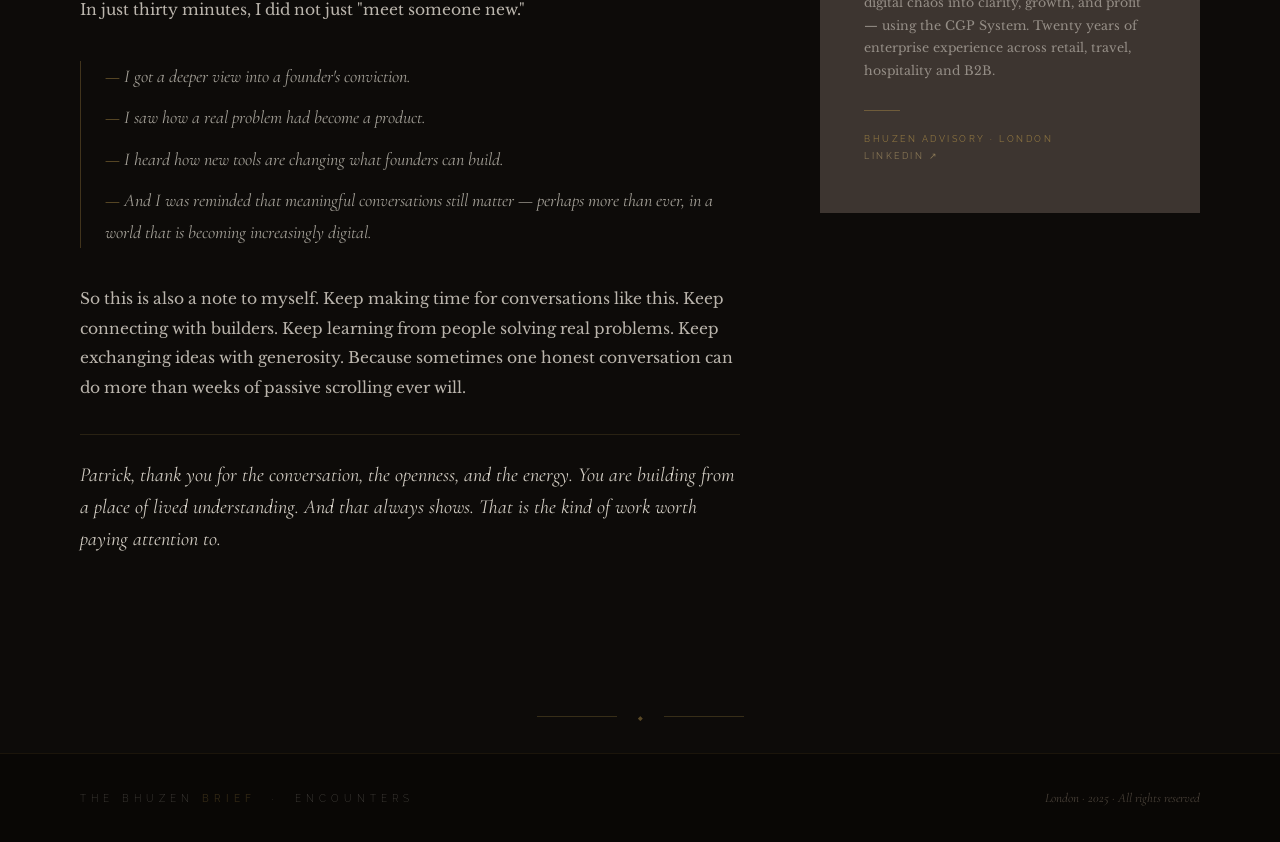
==== commit f3546a9b: "fix: update article subject label" ====
--- a/Thirty Minutes of Truth.html
+++ b/Thirty Minutes of Truth.html
@@ -837,7 +837,7 @@
   </div>
   <div class="byline-col" style="text-align:center;">
     <span class="byline-label">Subject</span>
-    <span class="byline-name" style="font-style:italic; font-size:18px;">Patrick Hosch, Otters</span>
+    <span class="byline-name" style="font-style:italic; font-size:18px;">Founder</span>
   </div>
   <div class="byline-col" style="text-align:right;">
     <span class="byline-date">2025 &nbsp;·&nbsp; London, England</span>
@@ -1080,4 +1080,4 @@
 </footer>
 
 </body>
-</html>+</html>
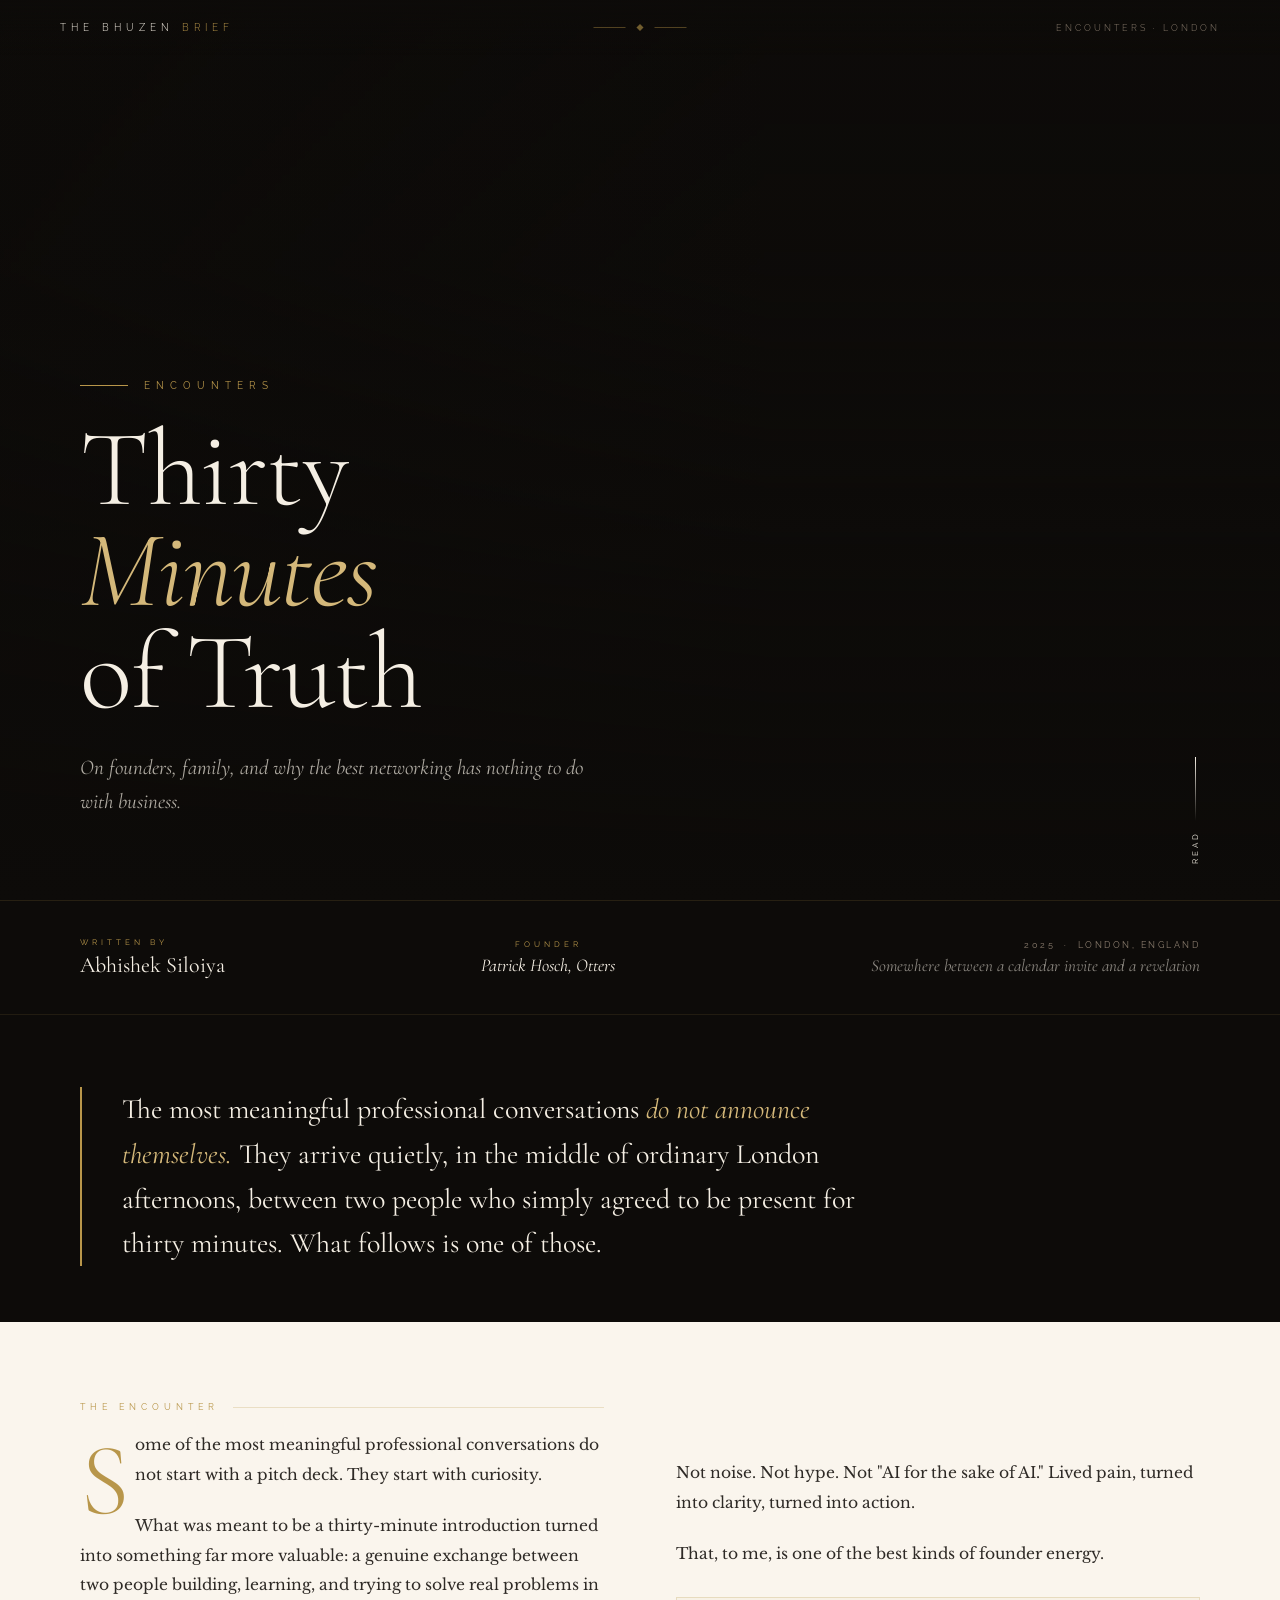
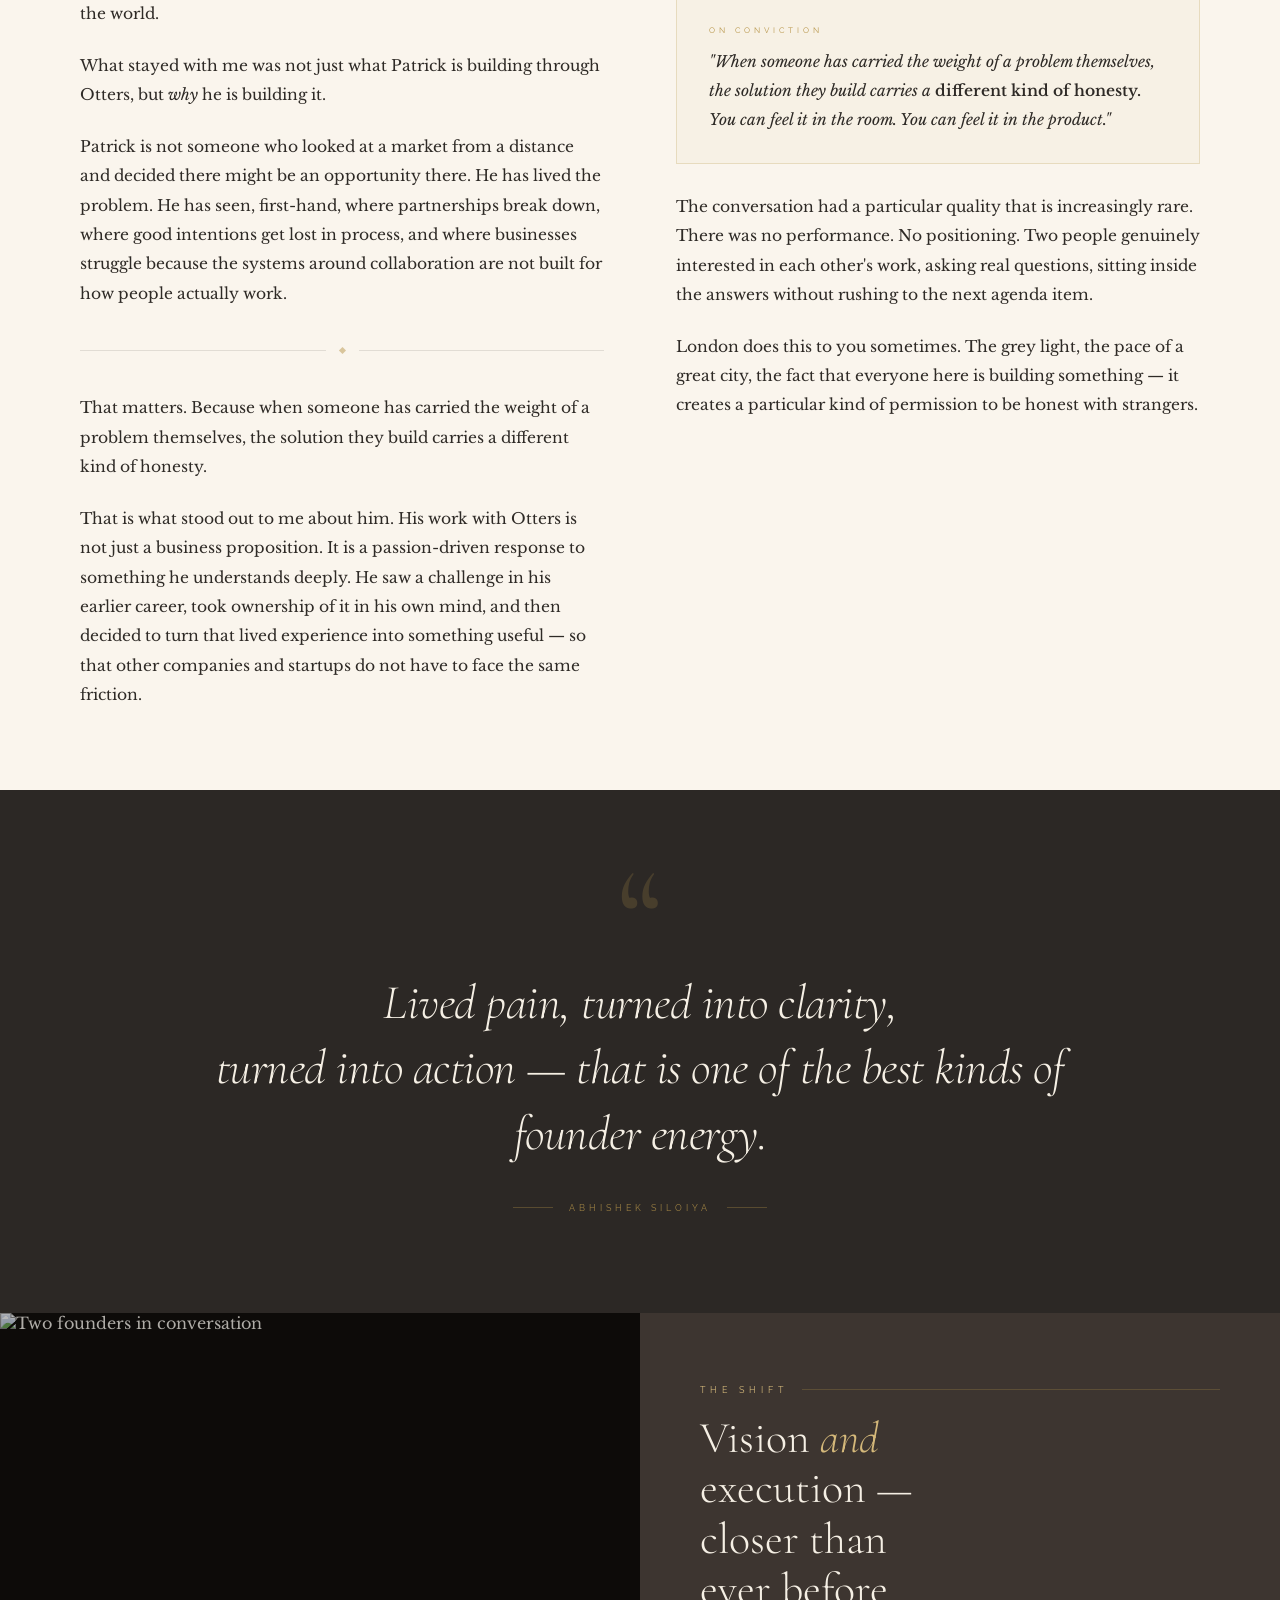
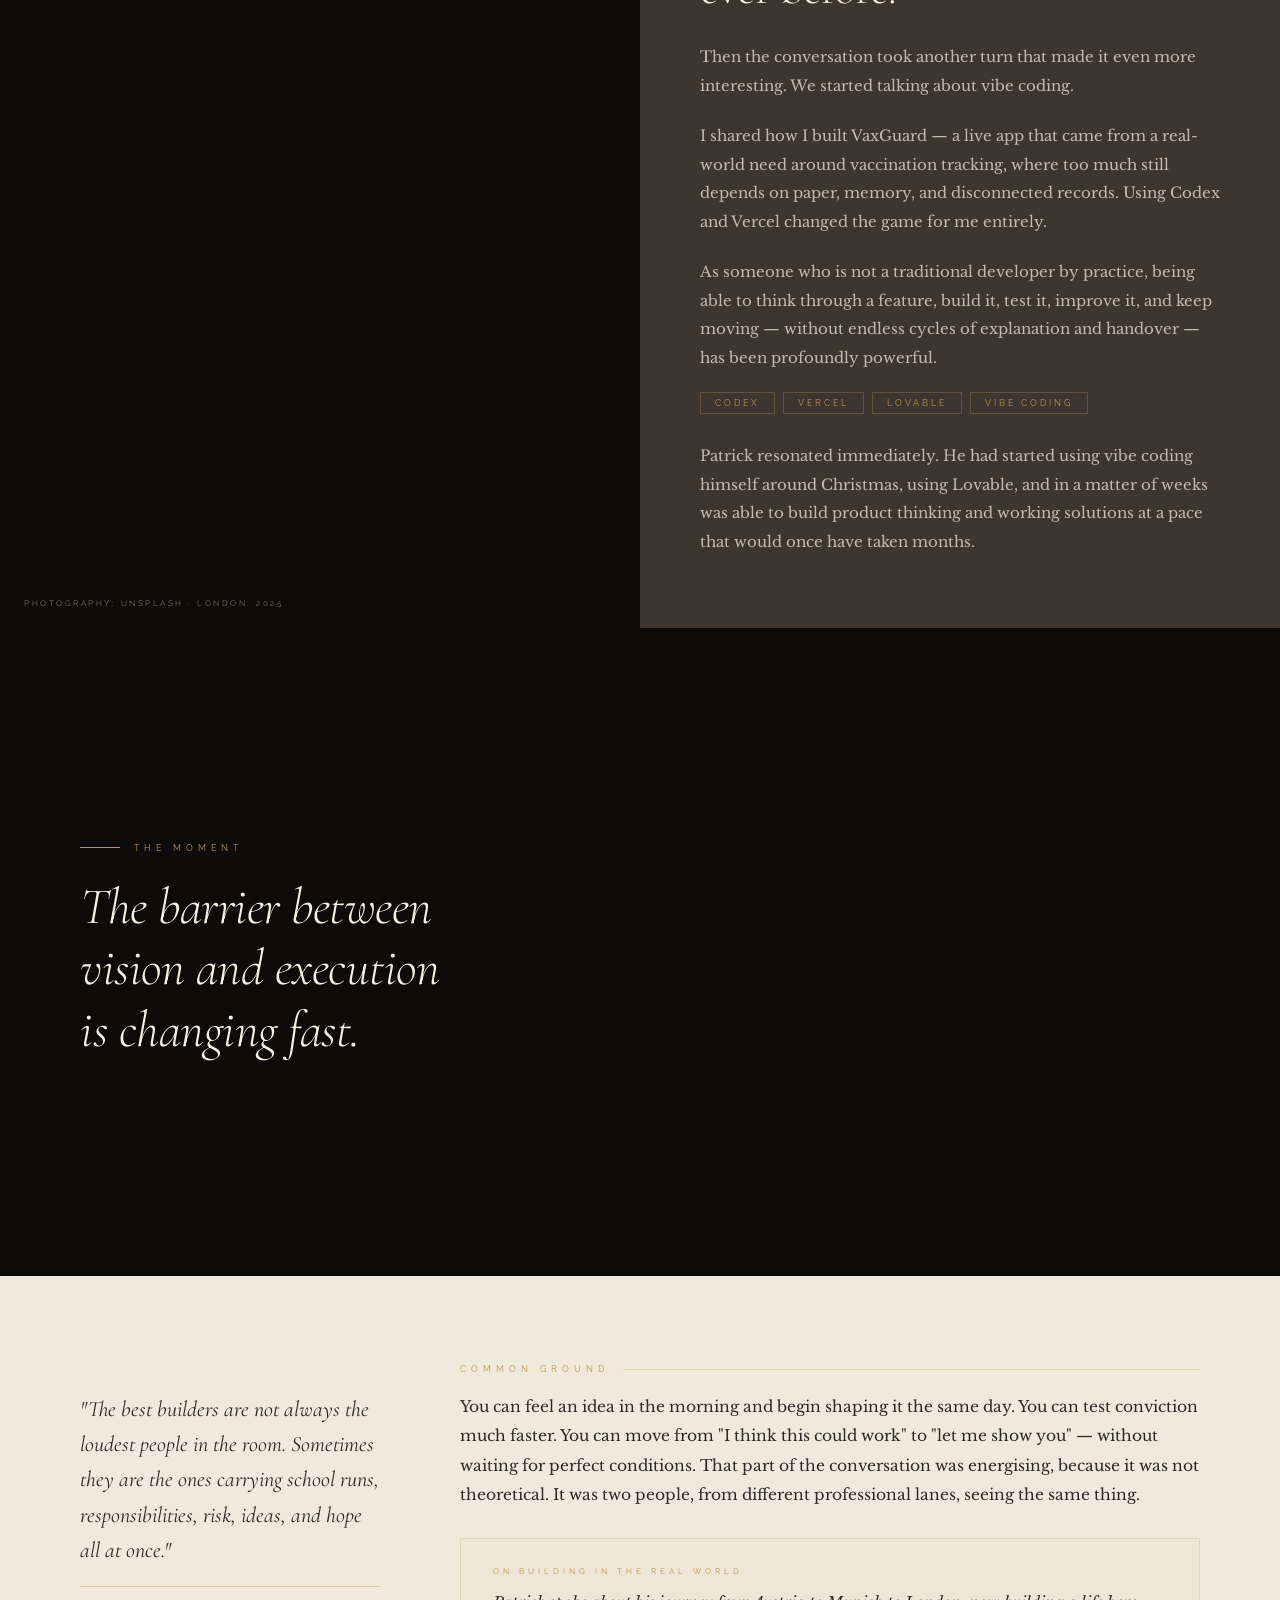
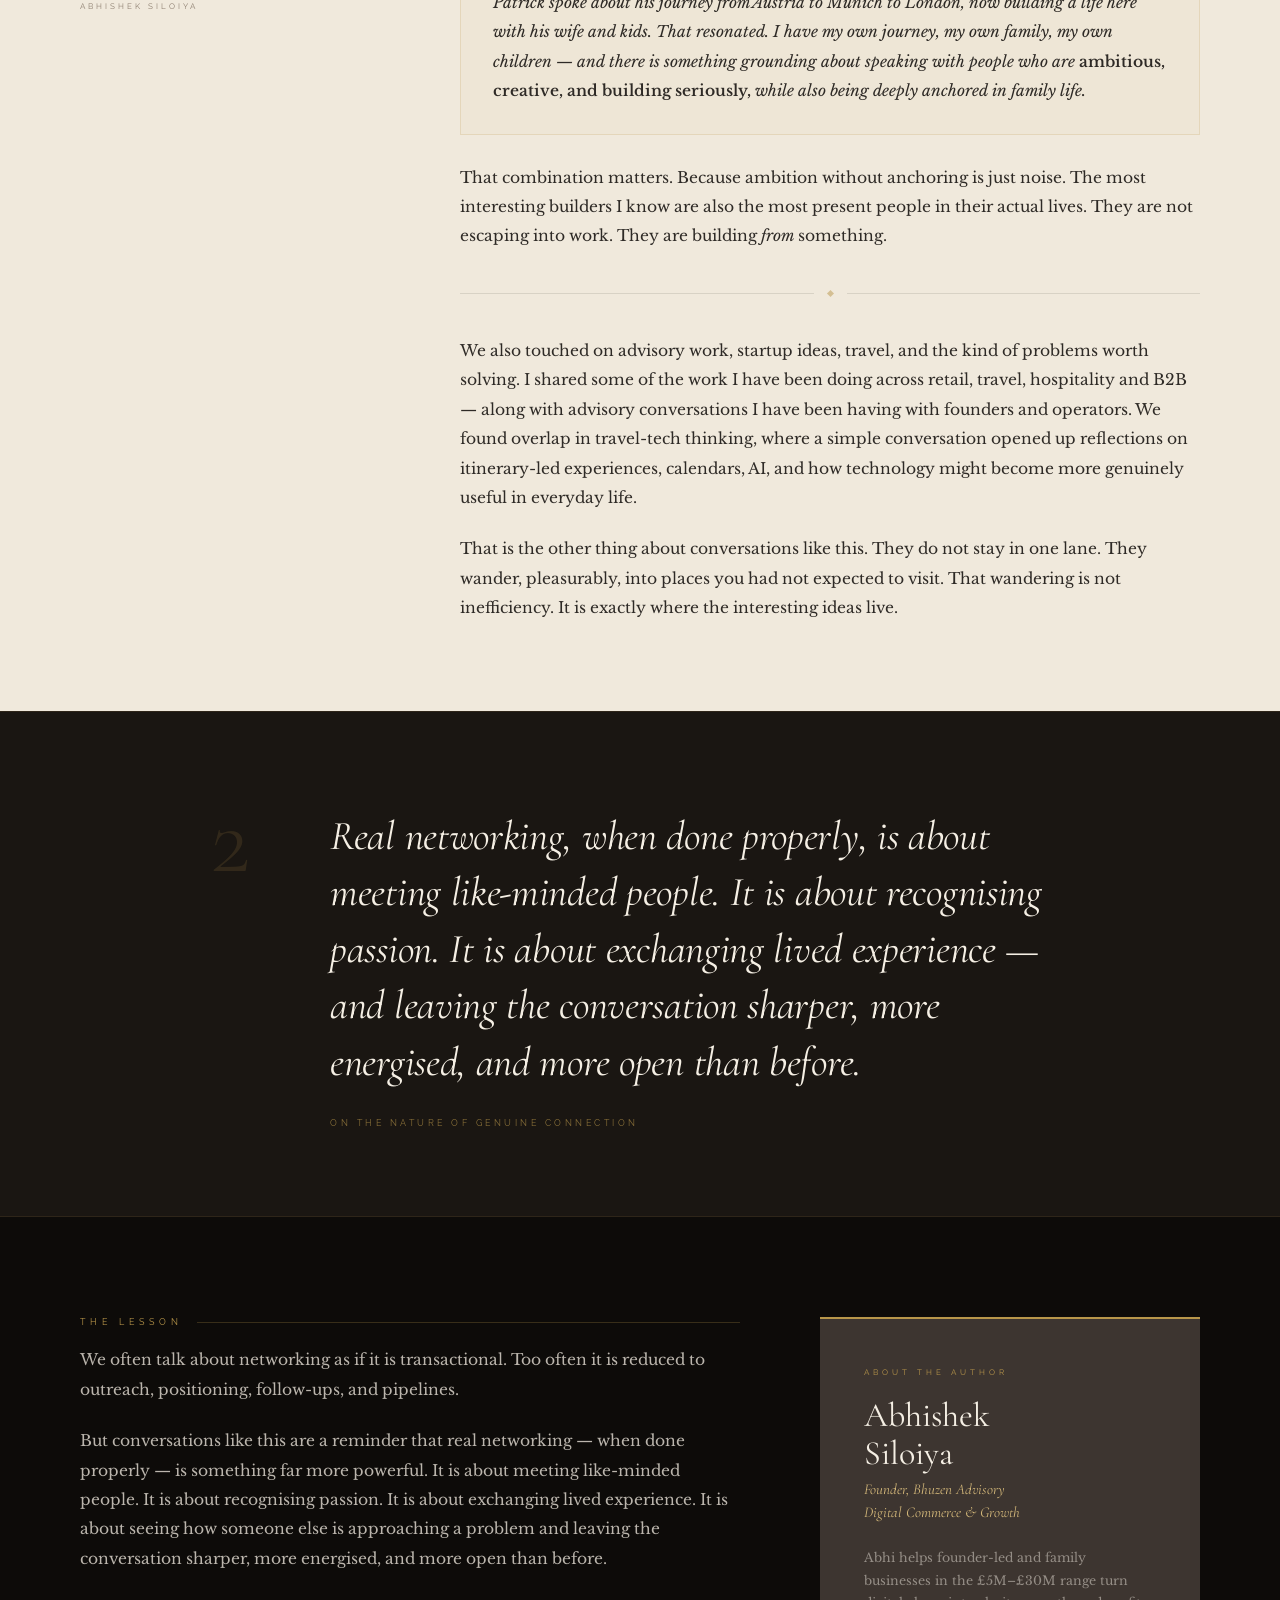
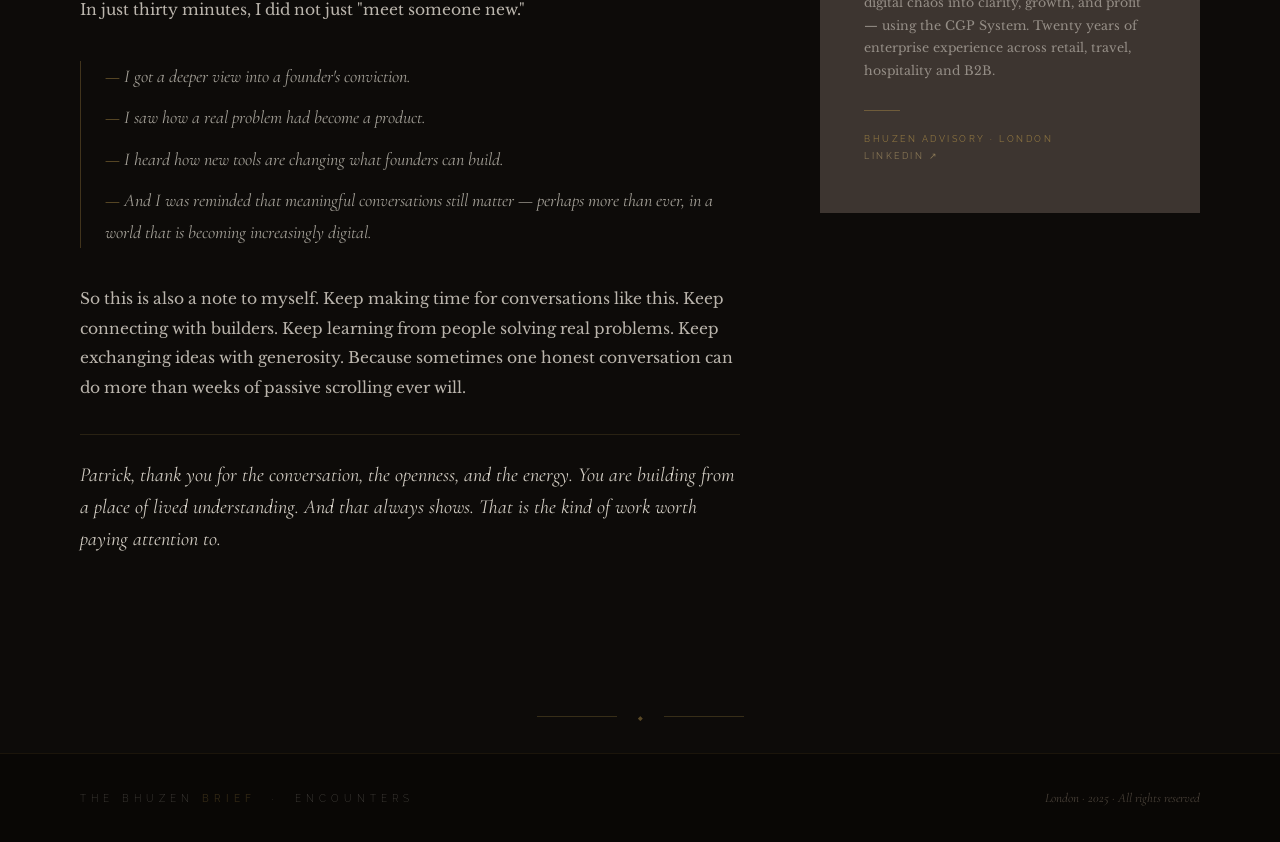
==== commit 48a2e21a: "fix: correct founder byline" ====
--- a/Thirty Minutes of Truth.html
+++ b/Thirty Minutes of Truth.html
@@ -836,8 +836,8 @@
     <span class="byline-name">Abhishek Siloiya</span>
   </div>
   <div class="byline-col" style="text-align:center;">
-    <span class="byline-label">Subject</span>
-    <span class="byline-name" style="font-style:italic; font-size:18px;">Founder</span>
+    <span class="byline-label">Founder</span>
+    <span class="byline-name" style="font-style:italic; font-size:18px;">Patrick Hosch, Otters</span>
   </div>
   <div class="byline-col" style="text-align:right;">
     <span class="byline-date">2025 &nbsp;·&nbsp; London, England</span>
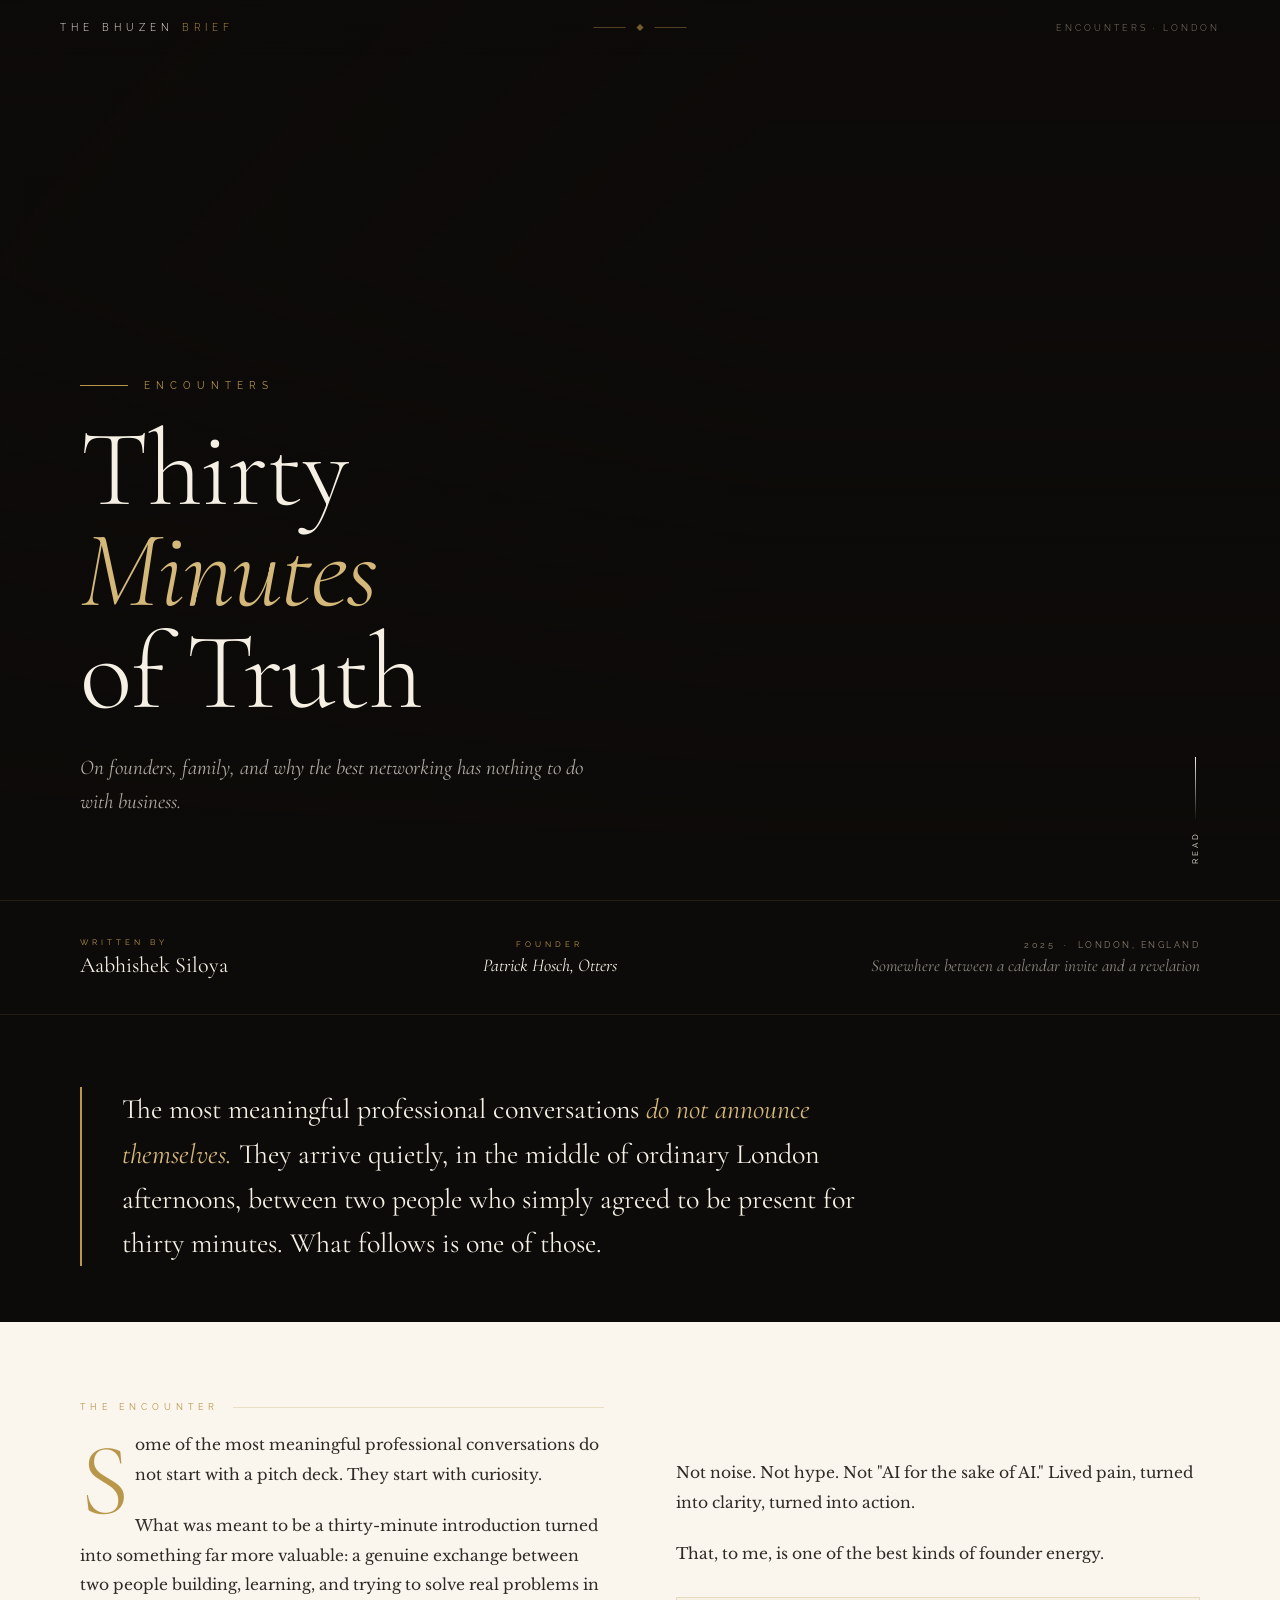
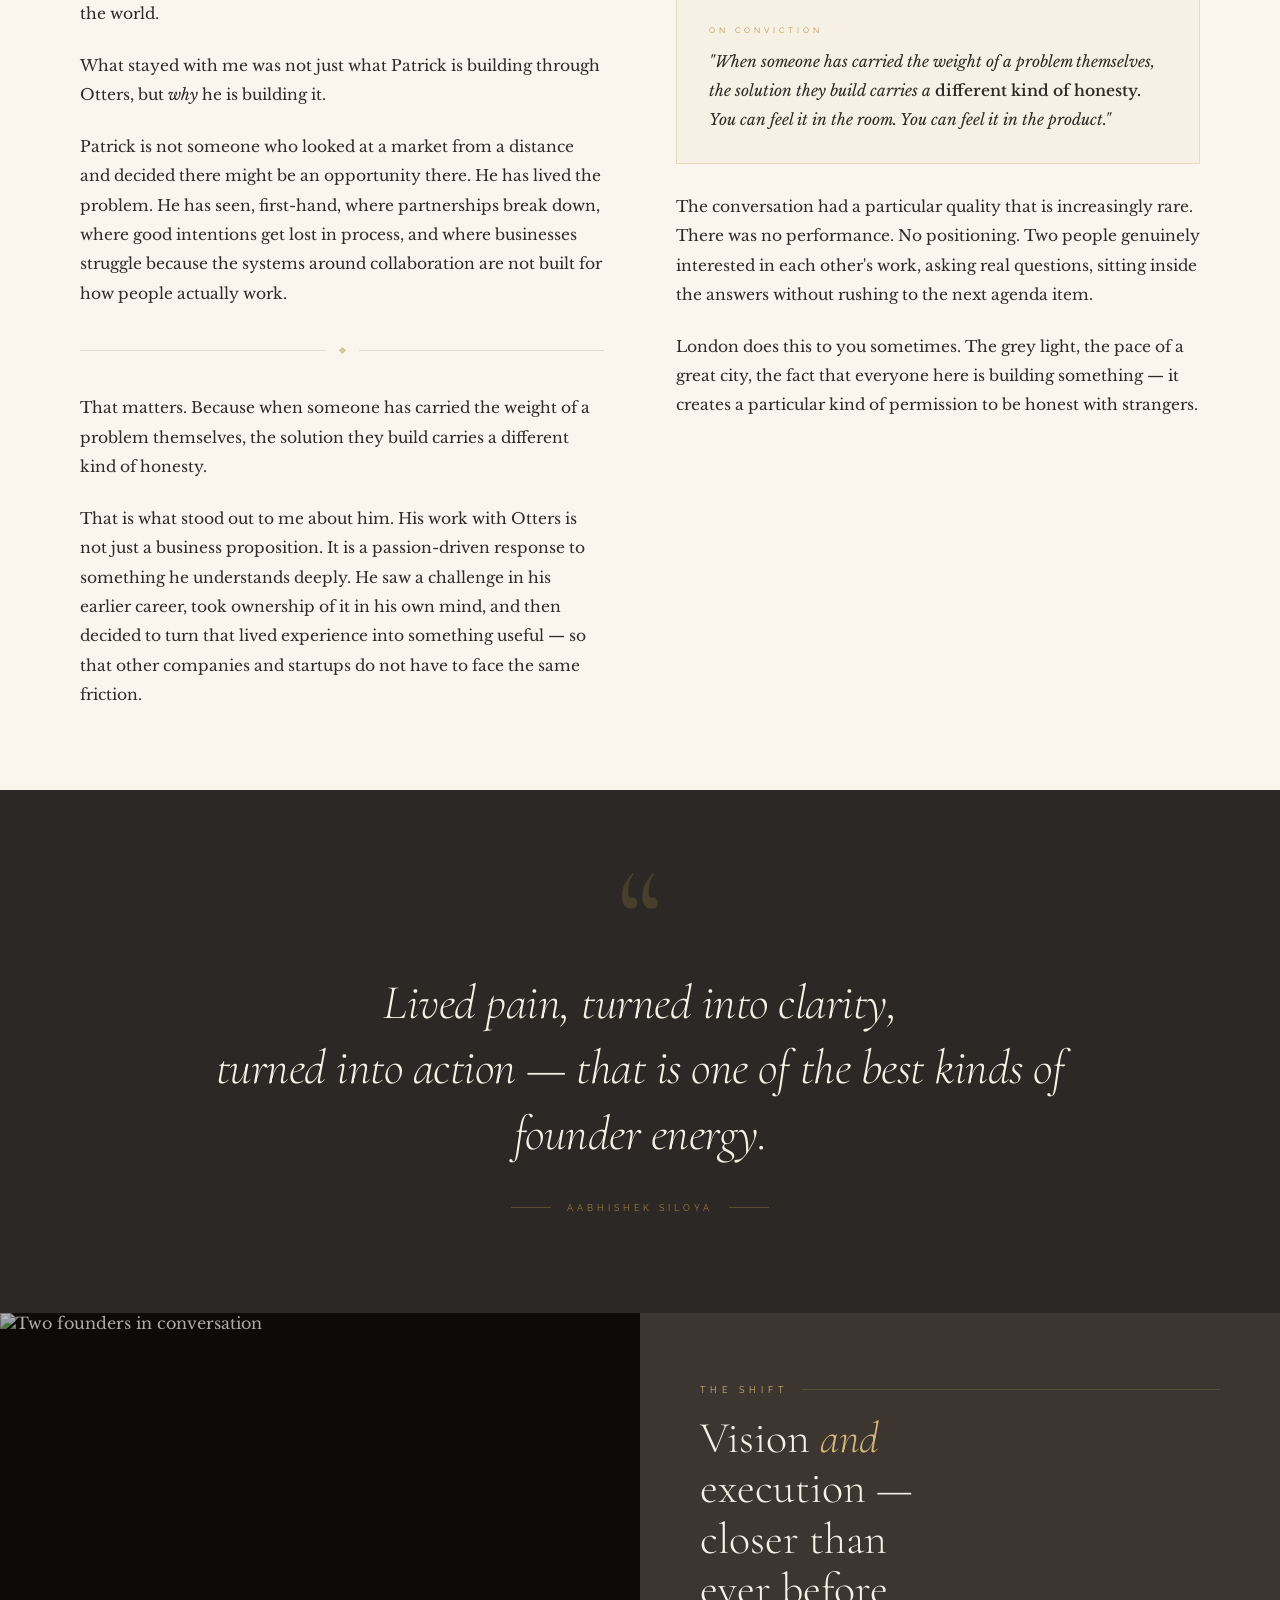
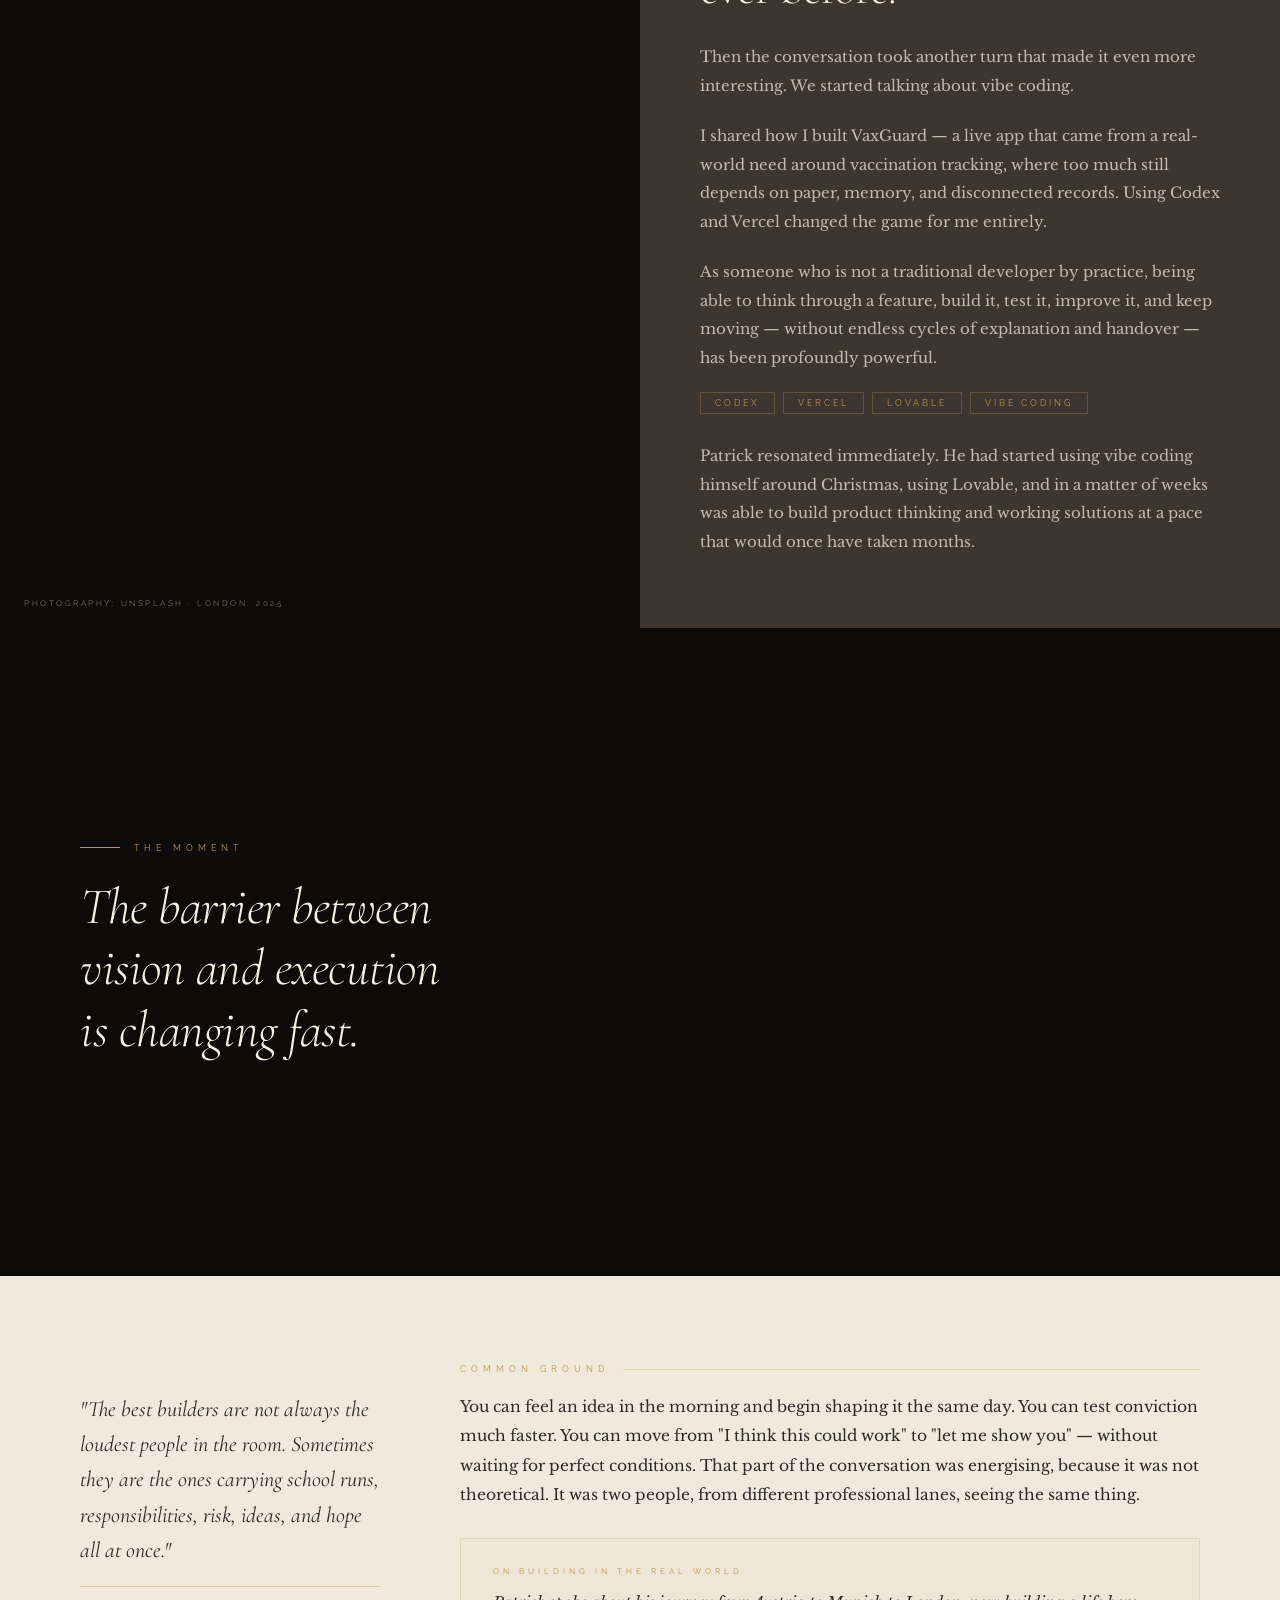
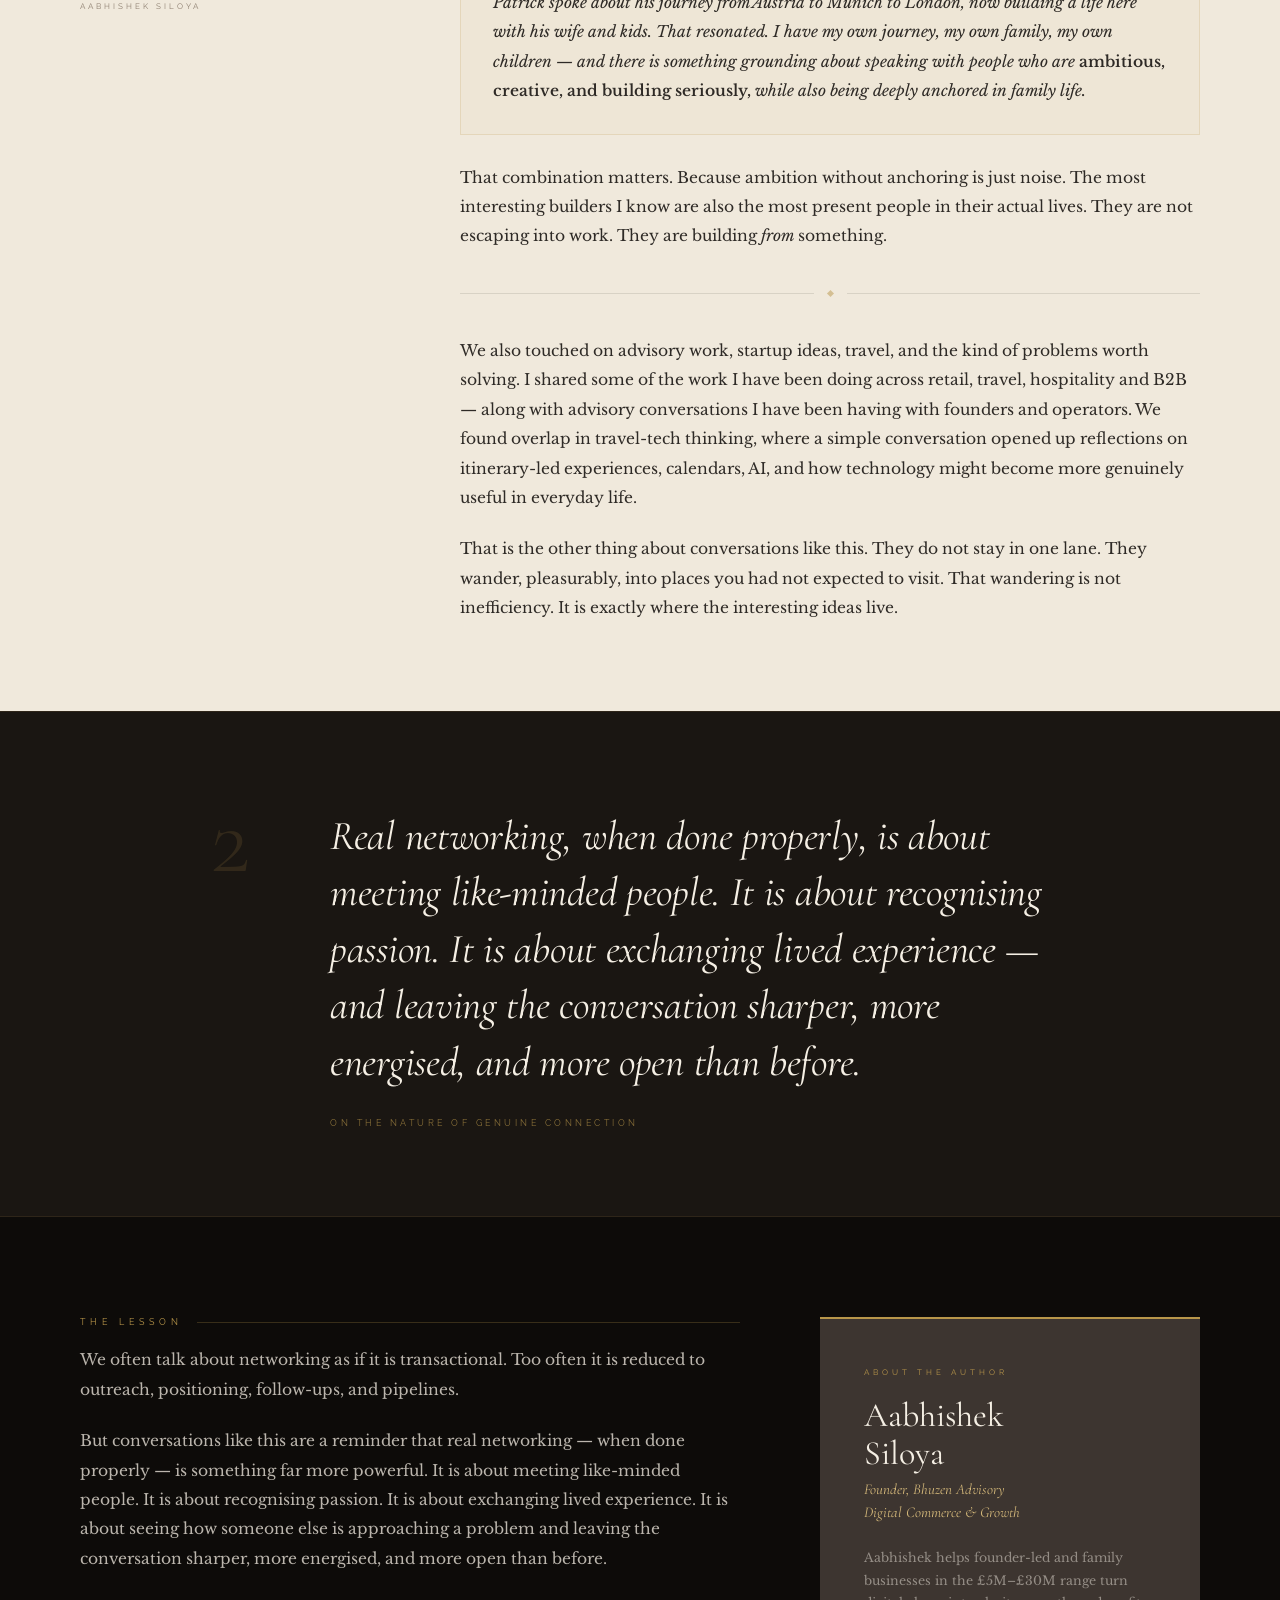
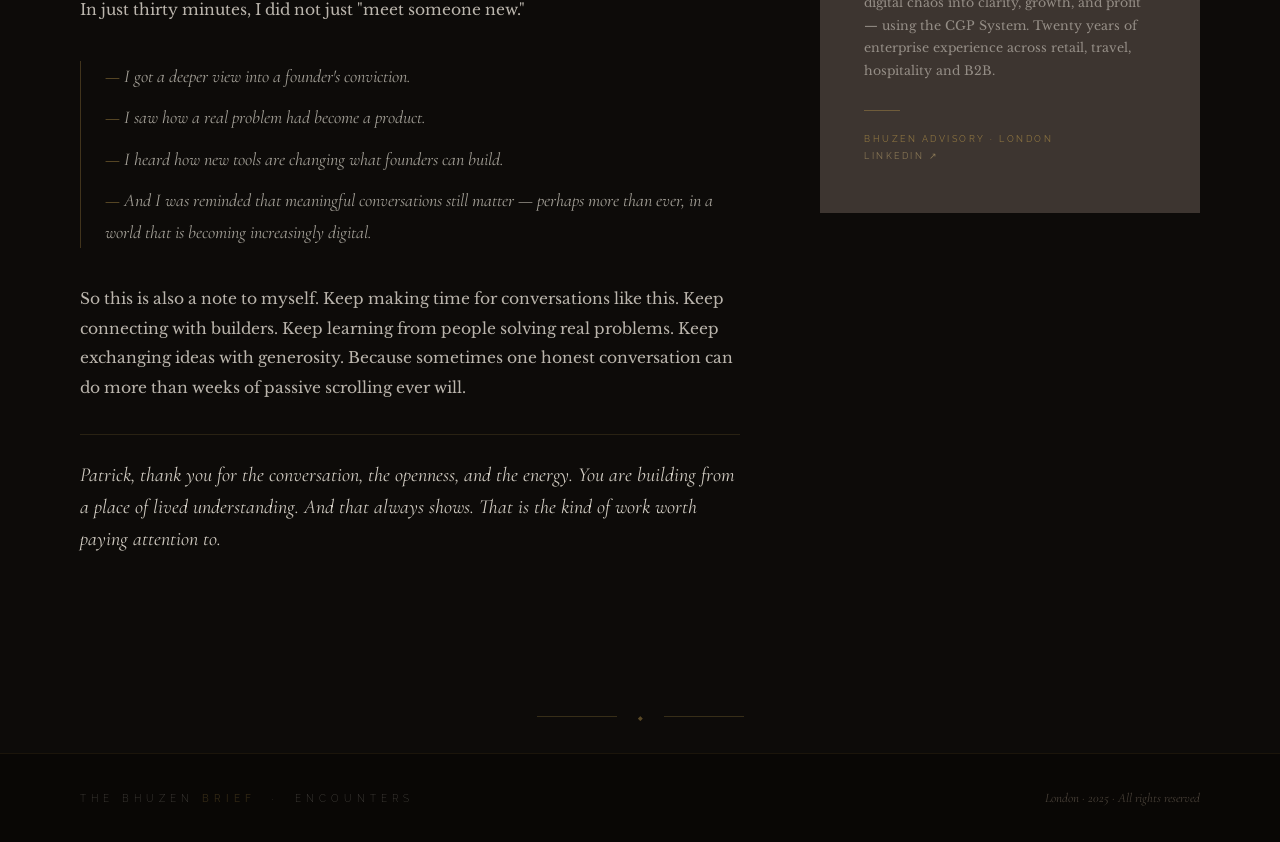
==== commit 3120d4c1: "Update editorial author name spelling" ====
--- a/Thirty Minutes of Truth.html
+++ b/Thirty Minutes of Truth.html
@@ -833,7 +833,7 @@
 <div class="byline-strip">
   <div class="byline-col">
     <span class="byline-label">Written by</span>
-    <span class="byline-name">Abhishek Siloiya</span>
+    <span class="byline-name">Aabhishek Siloya</span>
   </div>
   <div class="byline-col" style="text-align:center;">
     <span class="byline-label">Founder</span>
@@ -912,7 +912,7 @@
       Lived pain, turned into clarity,<br>turned into action —
       that is one of the best kinds of founder energy.
     </p>
-    <div class="pull-attr">Abhishek Siloiya</div>
+    <div class="pull-attr">Aabhishek Siloya</div>
   </div>
 </section>
 
@@ -974,7 +974,7 @@
         "The best builders are not always the loudest people in the room. Sometimes they are the ones carrying school runs, responsibilities, risk, ideas, and hope all at once."
       </p>
       <div class="sidebar-rule"></div>
-      <p class="sidebar-source">Abhishek Siloiya</p>
+      <p class="sidebar-source">Aabhishek Siloya</p>
     </aside>
 
     <!-- MAIN COLUMN -->
@@ -1051,10 +1051,10 @@
     <!-- AUTHOR CARD -->
     <aside class="author-card">
       <div class="author-card-label">About the Author</div>
-      <div class="author-card-name">Abhishek<br>Siloiya</div>
+      <div class="author-card-name">Aabhishek<br>Siloya</div>
       <div class="author-card-title">Founder, Bhuzen Advisory<br>Digital Commerce &amp; Growth</div>
       <p class="author-card-bio">
-        Abhi helps founder-led and family businesses in the £5M–£30M range turn digital chaos into clarity, growth, and profit — using the CGP System. Twenty years of enterprise experience across retail, travel, hospitality and B2B.
+        Aabhishek helps founder-led and family businesses in the £5M–£30M range turn digital chaos into clarity, growth, and profit — using the CGP System. Twenty years of enterprise experience across retail, travel, hospitality and B2B.
       </p>
       <div class="author-card-divider"></div>
       <div class="author-card-contact">
